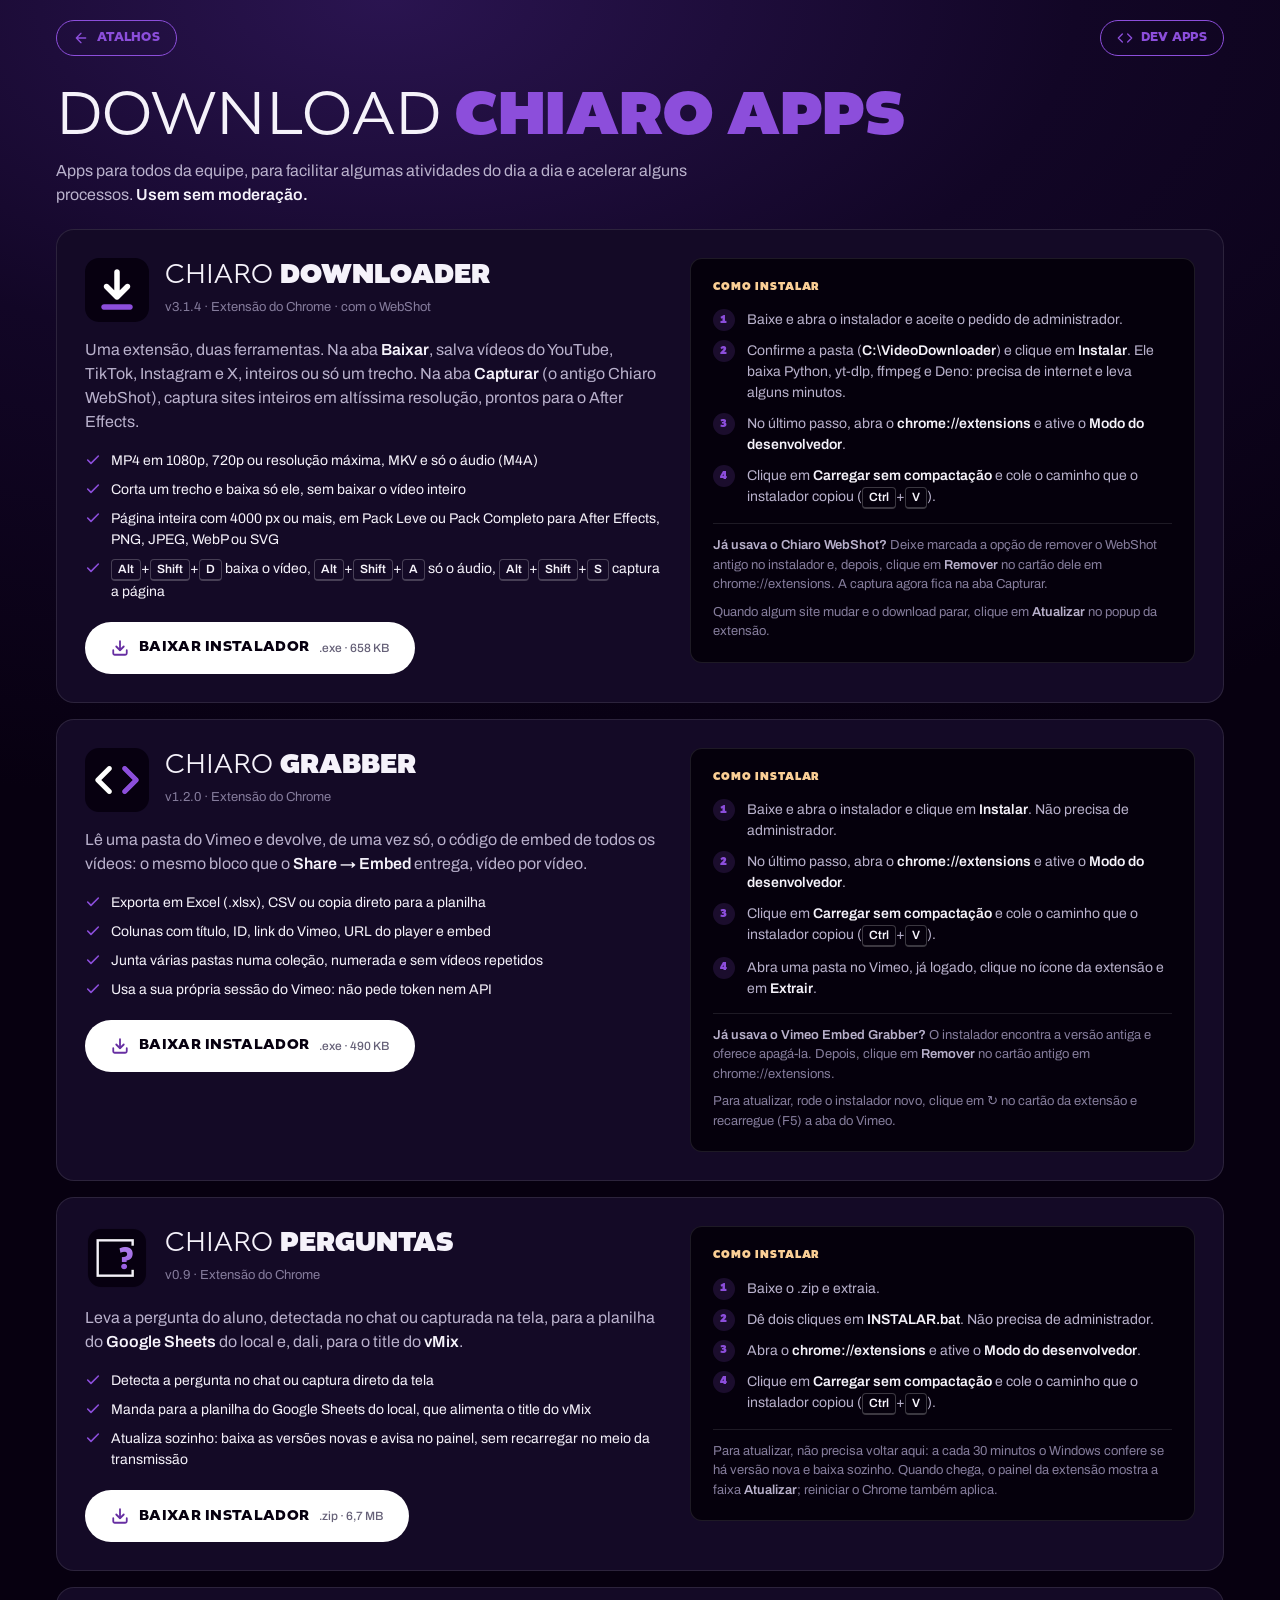
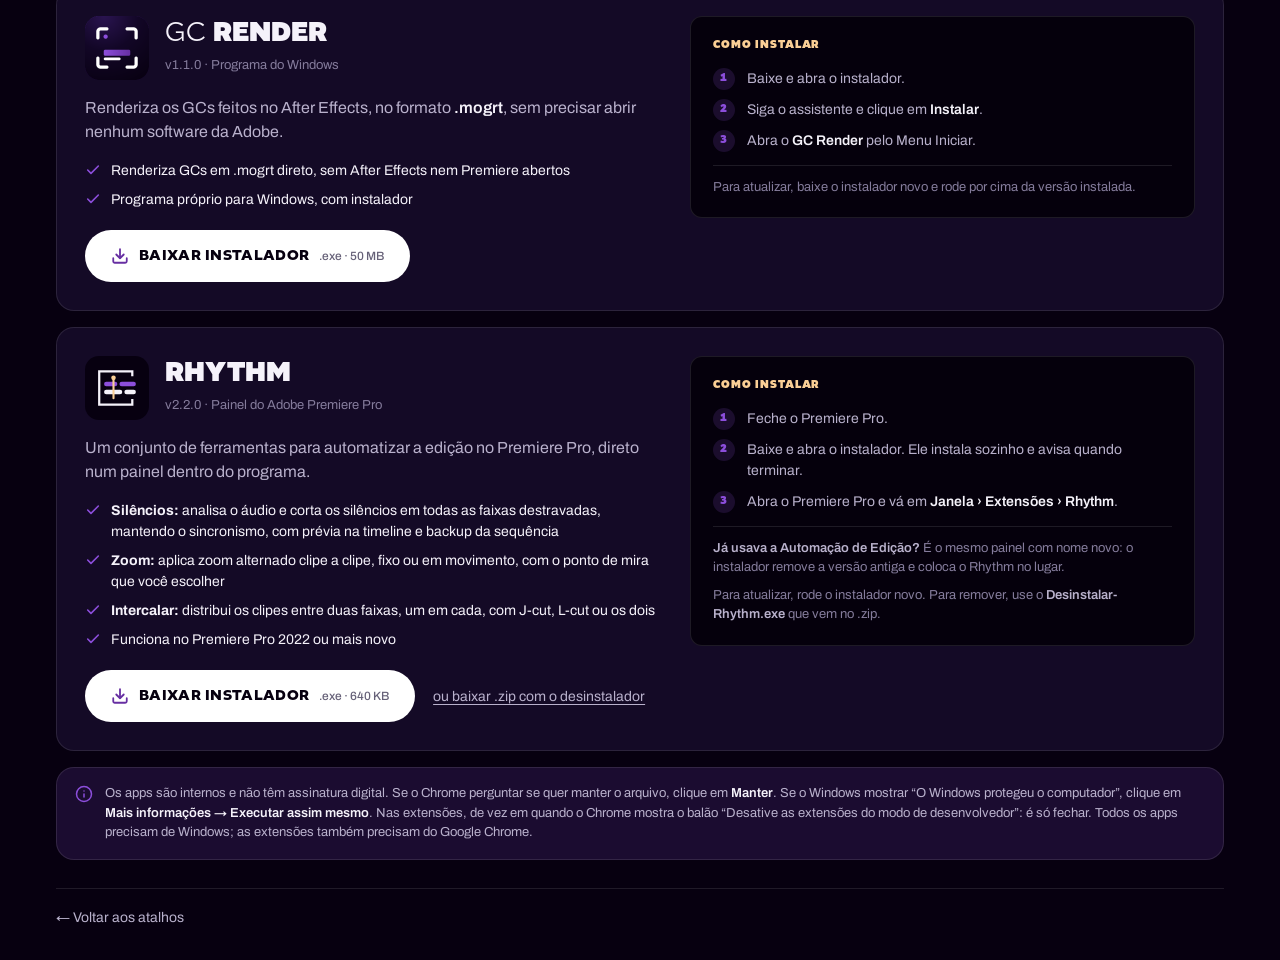
==== apps.html @ 33e51128 "Chiaro Downloader 3.1.4 na página de apps" ====
<!DOCTYPE html>
<html lang="pt-BR" data-theme="noite">
<head>
  <meta charset="UTF-8">
  <meta name="viewport" content="width=device-width, initial-scale=1">
  <title>Chiaro Apps · Audiovisual Pecege</title>
  <meta name="description" content="Apps para todos da equipe Audiovisual: Chiaro Downloader, Chiaro Grabber, Chiaro Perguntas, GC Render e Rhythm.">
  <meta name="theme-color" content="#070010">
  <meta name="robots" content="noindex, nofollow">
  <link rel="icon" type="image/png" sizes="32x32" href="assets/icone-32.png">
  <link rel="icon" type="image/png" sizes="192x192" href="assets/icone-192.png">
  <link rel="apple-touch-icon" href="assets/icone-180.png">
  <link rel="preload" href="fonts/Altivo-Black.otf" as="font" type="font/otf" crossorigin>
  <link rel="preload" href="fonts/Altivo-Light.otf" as="font" type="font/otf" crossorigin>
  <link rel="stylesheet" href="styles.css">
  <link rel="stylesheet" href="subpagina.css">
  <link rel="stylesheet" href="apps.css">
</head>
<body>

  <svg width="0" height="0" style="position:absolute" aria-hidden="true">
    <defs>
      <symbol id="i-back" viewBox="0 0 24 24"><path d="M19 12H5M12 19l-7-7 7-7"/></symbol>
      <symbol id="i-download" viewBox="0 0 24 24"><path d="M21 15v4a2 2 0 0 1-2 2H5a2 2 0 0 1-2-2v-4M7 10l5 5 5-5M12 15V3"/></symbol>
      <symbol id="i-check" viewBox="0 0 24 24"><path d="M20 6 9 17l-5-5"/></symbol>
      <symbol id="i-info" viewBox="0 0 24 24"><circle cx="12" cy="12" r="10"/><path d="M12 16v-4M12 8h.01"/></symbol>
      <symbol id="i-code" viewBox="0 0 24 24"><path d="m16 18 6-6-6-6M8 6l-6 6 6 6"/></symbol>
    </defs>
  </svg>

  <div class="wrap">
    <header class="topbar">
      <a href="index.html" class="back"><svg><use href="#i-back"/></svg>Atalhos</a>
      <!-- Única entrada para dev-apps.html: o link não aparece nos atalhos de index.html -->
      <a href="dev-apps.html" class="dev"><svg><use href="#i-code"/></svg>Dev Apps</a>
    </header>

    <section class="intro">
      <h1>Download <span>Chiaro Apps</span></h1>
      <p class="meta">Apps para todos da equipe, para facilitar algumas atividades do dia a dia e acelerar alguns processos. <b>Usem sem moderação.</b></p>
    </section>

    <!-- Um bloco por app, todos visíveis. Para adicionar um app: copie uma <section class="app"> -->
    <main class="apps">

      <section class="app" id="downloader" aria-label="Chiaro Downloader + WebShot">
        <div class="app-info">
          <header class="app-head">
            <img src="assets/apps/downloader.png" alt="" width="64" height="64">
            <div>
              <h2>Chiaro <strong>Downloader</strong></h2>
              <span class="versao">v3.1.4 · Extensão do Chrome · com o WebShot</span>
            </div>
          </header>
          <p class="app-desc">Uma extensão, duas ferramentas. Na aba <b>Baixar</b>, salva vídeos do YouTube, TikTok, Instagram e X, inteiros ou só um trecho. Na aba <b>Capturar</b> (o antigo Chiaro WebShot), captura sites inteiros em altíssima resolução, prontos para o After Effects.</p>
          <ul class="recursos">
            <li><svg><use href="#i-check"/></svg>MP4 em 1080p, 720p ou resolução máxima, MKV e só o áudio (M4A)</li>
            <li><svg><use href="#i-check"/></svg>Corta um trecho e baixa só ele, sem baixar o vídeo inteiro</li>
            <li><svg><use href="#i-check"/></svg>Página inteira com 4000 px ou mais, em Pack Leve ou Pack Completo para After Effects, PNG, JPEG, WebP ou SVG</li>
            <li><svg><use href="#i-check"/></svg><kbd>Alt</kbd>+<kbd>Shift</kbd>+<kbd>D</kbd> baixa o vídeo, <kbd>Alt</kbd>+<kbd>Shift</kbd>+<kbd>A</kbd> só o áudio, <kbd>Alt</kbd>+<kbd>Shift</kbd>+<kbd>S</kbd> captura a página</li>
          </ul>
          <div class="acoes">
            <!-- As versões saem nas Releases de audiovisualpecege/ChiaroDownloader -->
            <a class="baixar" href="https://github.com/audiovisualpecege/ChiaroDownloader/releases/download/v3.1.4/Chiaro-Downloader-Setup-3.1.4.exe">
              <svg><use href="#i-download"/></svg>Baixar instalador <small>.exe · 658 KB</small>
            </a>
          </div>
        </div>

        <div class="passos">
          <h3>Como instalar</h3>
          <ol>
            <li>Baixe e abra o instalador e aceite o pedido de administrador.</li>
            <li>Confirme a pasta (<b>C:\VideoDownloader</b>) e clique em <b>Instalar</b>. Ele baixa Python, yt-dlp, ffmpeg e Deno: precisa de internet e leva alguns minutos.</li>
            <li>No último passo, abra o <b>chrome://extensions</b> e ative o <b>Modo do desenvolvedor</b>.</li>
            <li>Clique em <b>Carregar sem compactação</b> e cole o caminho que o instalador copiou (<kbd>Ctrl</kbd>+<kbd>V</kbd>).</li>
          </ol>
          <p class="obs"><b>Já usava o Chiaro WebShot?</b> Deixe marcada a opção de remover o WebShot antigo no instalador e, depois, clique em <b>Remover</b> no cartão dele em chrome://extensions. A captura agora fica na aba Capturar.</p>
          <p class="obs">Quando algum site mudar e o download parar, clique em <b>Atualizar</b> no popup da extensão.</p>
        </div>
      </section>

      <section class="app" id="grabber" aria-label="Chiaro Grabber">
        <div class="app-info">
          <header class="app-head">
            <img src="assets/apps/grabber.png" alt="" width="64" height="64">
            <div>
              <h2>Chiaro <strong>Grabber</strong></h2>
              <span class="versao">v1.2.0 · Extensão do Chrome</span>
            </div>
          </header>
          <p class="app-desc">Lê uma pasta do Vimeo e devolve, de uma vez só, o código de embed de todos os vídeos: o mesmo bloco que o <b>Share → Embed</b> entrega, vídeo por vídeo.</p>
          <ul class="recursos">
            <li><svg><use href="#i-check"/></svg>Exporta em Excel (.xlsx), CSV ou copia direto para a planilha</li>
            <li><svg><use href="#i-check"/></svg>Colunas com título, ID, link do Vimeo, URL do player e embed</li>
            <li><svg><use href="#i-check"/></svg>Junta várias pastas numa coleção, numerada e sem vídeos repetidos</li>
            <li><svg><use href="#i-check"/></svg>Usa a sua própria sessão do Vimeo: não pede token nem API</li>
          </ul>
          <div class="acoes">
            <a class="baixar" href="downloads/Chiaro-Grabber-Setup-1.2.0.exe" download>
              <svg><use href="#i-download"/></svg>Baixar instalador <small>.exe · 490 KB</small>
            </a>
          </div>
        </div>

        <div class="passos">
          <h3>Como instalar</h3>
          <ol>
            <li>Baixe e abra o instalador e clique em <b>Instalar</b>. Não precisa de administrador.</li>
            <li>No último passo, abra o <b>chrome://extensions</b> e ative o <b>Modo do desenvolvedor</b>.</li>
            <li>Clique em <b>Carregar sem compactação</b> e cole o caminho que o instalador copiou (<kbd>Ctrl</kbd>+<kbd>V</kbd>).</li>
            <li>Abra uma pasta no Vimeo, já logado, clique no ícone da extensão e em <b>Extrair</b>.</li>
          </ol>
          <p class="obs"><b>Já usava o Vimeo Embed Grabber?</b> O instalador encontra a versão antiga e oferece apagá-la. Depois, clique em <b>Remover</b> no cartão antigo em chrome://extensions.</p>
          <p class="obs">Para atualizar, rode o instalador novo, clique em ↻ no cartão da extensão e recarregue (F5) a aba do Vimeo.</p>
        </div>
      </section>

      <section class="app" id="perguntas" aria-label="Chiaro Perguntas">
        <div class="app-info">
          <header class="app-head">
            <img src="assets/apps/perguntas.png" alt="" width="64" height="64">
            <div>
              <h2>Chiaro <strong>Perguntas</strong></h2>
              <span class="versao">v0.9 · Extensão do Chrome</span>
            </div>
          </header>
          <p class="app-desc">Leva a pergunta do aluno, detectada no chat ou capturada na tela, para a planilha do <b>Google Sheets</b> do local e, dali, para o title do <b>vMix</b>.</p>
          <ul class="recursos">
            <li><svg><use href="#i-check"/></svg>Detecta a pergunta no chat ou captura direto da tela</li>
            <li><svg><use href="#i-check"/></svg>Manda para a planilha do Google Sheets do local, que alimenta o title do vMix</li>
            <li><svg><use href="#i-check"/></svg>Atualiza sozinho: baixa as versões novas e avisa no painel, sem recarregar no meio da transmissão</li>
          </ul>
          <div class="acoes">
            <!-- As versões saem nas Releases de audiovisualpecege/ChiaroPerguntas -->
            <a class="baixar" href="https://github.com/audiovisualpecege/ChiaroPerguntas/releases/download/v0.9/Chiaro-Perguntas-V0.9.zip">
              <svg><use href="#i-download"/></svg>Baixar instalador <small>.zip · 6,7 MB</small>
            </a>
          </div>
        </div>

        <div class="passos">
          <h3>Como instalar</h3>
          <ol>
            <li>Baixe o .zip e extraia.</li>
            <li>Dê dois cliques em <b>INSTALAR.bat</b>. Não precisa de administrador.</li>
            <li>Abra o <b>chrome://extensions</b> e ative o <b>Modo do desenvolvedor</b>.</li>
            <li>Clique em <b>Carregar sem compactação</b> e cole o caminho que o instalador copiou (<kbd>Ctrl</kbd>+<kbd>V</kbd>).</li>
          </ol>
          <p class="obs">Para atualizar, não precisa voltar aqui: a cada 30 minutos o Windows confere se há versão nova e baixa sozinho. Quando chega, o painel da extensão mostra a faixa <b>Atualizar</b>; reiniciar o Chrome também aplica.</p>
        </div>
      </section>

      <section class="app" id="gc-render" aria-label="GC Render">
        <div class="app-info">
          <header class="app-head">
            <img src="assets/apps/gc-render.png" alt="" width="64" height="64">
            <div>
              <h2>GC <strong>Render</strong></h2>
              <span class="versao">v1.1.0 · Programa do Windows</span>
            </div>
          </header>
          <p class="app-desc">Renderiza os GCs feitos no After Effects, no formato <b>.mogrt</b>, sem precisar abrir nenhum software da Adobe.</p>
          <ul class="recursos">
            <li><svg><use href="#i-check"/></svg>Renderiza GCs em .mogrt direto, sem After Effects nem Premiere abertos</li>
            <li><svg><use href="#i-check"/></svg>Programa próprio para Windows, com instalador</li>
          </ul>
          <div class="acoes">
            <!-- 50 MB: maior que o limite de upload pelo site do GitHub (25 MB). As versões saem nas Releases de thalescmedieros/gc-render-releases -->
            <a class="baixar" href="https://github.com/thalescmedieros/gc-render-releases/releases/download/v1.1.0/GC.Render.Setup.1.1.0.exe">
              <svg><use href="#i-download"/></svg>Baixar instalador <small>.exe · 50 MB</small>
            </a>
          </div>
        </div>

        <div class="passos">
          <h3>Como instalar</h3>
          <ol>
            <li>Baixe e abra o instalador.</li>
            <li>Siga o assistente e clique em <b>Instalar</b>.</li>
            <li>Abra o <b>GC Render</b> pelo Menu Iniciar.</li>
          </ol>
          <p class="obs">Para atualizar, baixe o instalador novo e rode por cima da versão instalada.</p>
        </div>
      </section>

      <section class="app" id="rhythm" aria-label="Rhythm">
        <div class="app-info">
          <header class="app-head">
            <img src="assets/apps/rhythm.svg" alt="" width="64" height="64">
            <div>
              <h2><strong>Rhythm</strong></h2>
              <span class="versao">v2.2.0 · Painel do Adobe Premiere Pro</span>
            </div>
          </header>
          <p class="app-desc">Um conjunto de ferramentas para automatizar a edição no Premiere Pro, direto num painel dentro do programa.</p>
          <ul class="recursos">
            <li><svg><use href="#i-check"/></svg><b>Silêncios:</b> analisa o áudio e corta os silêncios em todas as faixas destravadas, mantendo o sincronismo, com prévia na timeline e backup da sequência</li>
            <li><svg><use href="#i-check"/></svg><b>Zoom:</b> aplica zoom alternado clipe a clipe, fixo ou em movimento, com o ponto de mira que você escolher</li>
            <li><svg><use href="#i-check"/></svg><b>Intercalar:</b> distribui os clipes entre duas faixas, um em cada, com J-cut, L-cut ou os dois</li>
            <li><svg><use href="#i-check"/></svg>Funciona no Premiere Pro 2022 ou mais novo</li>
          </ul>
          <div class="acoes">
            <a class="baixar" href="downloads/Instalar-Rhythm-2.2.0.exe" download>
              <svg><use href="#i-download"/></svg>Baixar instalador <small>.exe · 640 KB</small>
            </a>
            <a class="alt" href="downloads/Rhythm-2.2.0.zip" download>ou baixar .zip com o desinstalador</a>
          </div>
        </div>

        <div class="passos">
          <h3>Como instalar</h3>
          <ol>
            <li>Feche o Premiere Pro.</li>
            <li>Baixe e abra o instalador. Ele instala sozinho e avisa quando terminar.</li>
            <li>Abra o Premiere Pro e vá em <b>Janela › Extensões › Rhythm</b>.</li>
          </ol>
          <p class="obs"><b>Já usava a Automação de Edição?</b> É o mesmo painel com nome novo: o instalador remove a versão antiga e coloca o Rhythm no lugar.</p>
          <p class="obs">Para atualizar, rode o instalador novo. Para remover, use o <b>Desinstalar-Rhythm.exe</b> que vem no .zip.</p>
        </div>
      </section>
    </main>

    <aside class="aviso">
      <svg><use href="#i-info"/></svg>
      <p>Os apps são internos e não têm assinatura digital. Se o Chrome perguntar se quer manter o arquivo, clique em <b>Manter</b>. Se o Windows mostrar “O Windows protegeu o computador”, clique em <b>Mais informações → Executar assim mesmo</b>. Nas extensões, de vez em quando o Chrome mostra o balão “Desative as extensões do modo de desenvolvedor”: é só fechar. Todos os apps precisam de Windows; as extensões também precisam do Google Chrome.</p>
    </aside>

    <footer class="rodape">
      <a href="index.html">← Voltar aos atalhos</a>
    </footer>
  </div>
</body>
</html>
---- styles.css ----
/* ===== Design System Chiaro Filmes (tema Noite) ===== */
@import "tokens/fonts.css";
@import "tokens/colors.css";
@import "tokens/typography.css";
@import "tokens/spacing.css";

:root { color-scheme: dark; }

*, *::before, *::after { box-sizing: border-box; }

body {
  margin: 0;
  min-height: 100vh;
  background: var(--chiaro-noite) var(--gradient-noite) no-repeat;
  background-size: 100% 100vh;
  color: var(--text-primary);
  font-family: var(--font-body);
  line-height: var(--leading-normal);
  -webkit-font-smoothing: antialiased;
}

a { color: inherit; text-decoration: none; }
img { display: block; }
svg { width: 1em; height: 1em; fill: none; stroke: currentColor; stroke-width: 2; stroke-linecap: round; stroke-linejoin: round; flex-shrink: 0; }
:focus-visible { outline: none; box-shadow: var(--focus-ring); }
::selection { background: var(--chiaro-lavanda); color: #fff; }
[hidden] { display: none !important; }

/* ===== Menu das outras páginas ===== */
.menu-paginas {
  display: flex; justify-content: center; gap: 8px;
  max-width: 560px; margin: 0 auto;
  padding: 14px 16px 0;
}
.menu-paginas a {
  display: inline-flex; align-items: center; gap: 8px;
  height: 36px; padding: 0 16px;
  border-radius: var(--radius-pill);
  border: 1.5px solid var(--border-subtle);
  color: var(--text-primary);
  font-family: var(--font-display);
  font-size: 12px; font-weight: var(--weight-bold);
  letter-spacing: .03em; text-transform: uppercase;
  white-space: nowrap;
  transition: background var(--dur-fast) var(--ease-cine), border-color var(--dur-fast) var(--ease-cine), transform var(--dur-fast) var(--ease-cine);
}
.menu-paginas svg { font-size: 15px; color: var(--text-brand); }
.menu-paginas a:hover { background: var(--accent-soft); border-color: var(--border-brand); }
.menu-paginas a:active { transform: scale(.98); }

/* ===== Página ===== */
.page {
  width: 100%;
  max-width: 560px;
  margin: 0 auto;
  padding: 28px 16px 96px; /* espaço embaixo para o botão flutuante */
}

/* ===== Perfil ===== */
.profile { text-align: center; margin-bottom: 22px; }
.avatar {
  display: block;
  width: 68px; height: 68px;
  margin: 0 auto 14px;
  border-radius: 50%;
  object-fit: cover;
  background: var(--surface-card);
  border: 2px solid var(--chiaro-lavanda);
  box-shadow: 0 0 0 4px var(--accent-soft);
}
/* Título em dois pesos: genérico em Light + nome próprio em Black */
.profile h1 {
  margin: 0;
  font-family: var(--font-display);
  font-size: clamp(30px, 6vw, 44px);
  font-weight: var(--type-title-light);
  line-height: var(--leading-tight);
  letter-spacing: -.005em;
  text-transform: uppercase;
}
.profile h1 span { font-weight: var(--type-title-bold); color: var(--chiaro-lavanda); }
.profile p {
  margin: 10px auto 0;
  max-width: 520px;
  font-size: 15px;
  color: var(--text-secondary);
}

.socials { list-style: none; margin: 14px 0 0; padding: 0; display: flex; justify-content: center; gap: 10px; }
.socials a {
  width: 38px; height: 38px;
  display: grid; place-items: center;
  border-radius: var(--radius-pill);
  border: 1.5px solid var(--border-strong);
  color: var(--text-primary);
  font-size: 17px;
  transition: background var(--dur-fast) var(--ease-cine), border-color var(--dur-fast) var(--ease-cine), color var(--dur-fast) var(--ease-cine);
}
.socials a:hover { background: var(--accent-soft); border-color: var(--border-brand); color: var(--chiaro-lavanda); }
.socials a:active { transform: scale(.98); }

/* ===== Busca de atalhos ===== */
.busca-links {
  display: flex; align-items: center; gap: 10px;
  max-width: 440px; height: 44px;
  margin: 0 auto 22px; padding: 0 14px;
  background: var(--surface-card);
  border: 1.5px solid var(--border-strong);
  border-radius: var(--radius-pill);
  color: var(--text-muted); font-size: 17px;
  transition: border-color var(--dur-fast) var(--ease-cine), box-shadow var(--dur-fast) var(--ease-cine);
}
.busca-links:focus-within { border-color: var(--accent); box-shadow: var(--focus-ring); color: var(--text-brand); }
.busca-links input { flex: 1; min-width: 0; background: none; border: 0; outline: 0; color: var(--text-primary); font: 400 15px var(--font-body); }
.busca-links input::placeholder { color: var(--text-muted); }
.busca-links input::-webkit-search-cancel-button { filter: invert(1) opacity(.5); }
.busca-links kbd { font: 600 11px/1 var(--font-body); padding: 4px 7px; border: 1px solid var(--border-strong); border-radius: var(--radius-xs); }
@media (hover: none) { .busca-links kbd { display: none; } }
.vazio-links { margin: 8px 0 0; text-align: center; color: var(--text-secondary); font-size: 14px; }

/* ===== Colunas e grupos ===== */
.columns { display: grid; gap: 22px; }
/* Overline: Altivo Black pequeno */
.group h2 {
  margin: 0 0 10px 4px;
  font-family: var(--font-display);
  font-size: var(--text-overline);
  font-weight: var(--type-overline);
  letter-spacing: var(--tracking-wide);
  text-transform: uppercase;
  color: var(--chiaro-pessego);
}
.links { display: grid; grid-template-columns: 1fr; gap: 8px; }

.link {
  position: relative;
  display: flex;
  align-items: center;
  gap: 12px;
  min-height: 50px;
  padding: 9px 44px 9px 16px;
  border-radius: var(--radius-card);
  background: var(--surface-card);
  border: 1px solid var(--border-subtle);
  font-size: 15px;
  font-weight: 500;
  line-height: 1.3;
  transition: transform var(--dur-base) var(--ease-cine), background var(--dur-base) var(--ease-cine), border-color var(--dur-base) var(--ease-cine), box-shadow var(--dur-base) var(--ease-cine);
}
.link .icon { font-size: 20px; color: var(--text-brand); }
.link:hover, .link:focus-visible {
  transform: translateY(-2px);
  background: var(--surface-raised);
  border-color: var(--border-brand);
}
.link:active { transform: scale(.98); }

.arrow {
  position: absolute;
  right: 16px;
  top: 50%;
  margin-top: -8px;
  font-size: 16px;
  color: var(--text-muted);
  transition: color var(--dur-base) var(--ease-cine), transform var(--dur-base) var(--ease-cine);
}
.link:hover .arrow, .link:focus-visible .arrow { color: var(--text-primary); transform: translate(2px, -2px); }

/* ===== Cronograma semanal: o maior botão, sempre primeiro ===== */
.destaque { margin-bottom: 16px; }
.featured {
  min-height: 76px;
  padding: 8px 52px 8px 8px;
  gap: 16px;
  background: var(--gradient-chiaro);
  /* O gradiente cobre também a borda: sem isso ele se repete por baixo da borda
     transparente e aparece uma faixa clara na lateral direita */
  background-origin: border-box;
  border-color: transparent;
  color: #fff;
}
.featured img { width: 60px; height: 60px; border-radius: var(--radius-md); object-fit: cover; }
.featured-text { display: flex; flex-direction: column; gap: 4px; line-height: 1.1; }
.featured-title { font-family: var(--font-display); font-size: clamp(18px, 4.5vw, 22px); font-weight: var(--weight-black); letter-spacing: .01em; text-transform: uppercase; }
.featured-sub { font-size: 13px; color: rgba(255, 255, 255, .8); }
.featured .arrow { right: 20px; margin-top: -10px; font-size: 20px; color: rgba(255, 255, 255, .75); }
.featured:hover, .featured:focus-visible {
  background: var(--gradient-chiaro);
  background-origin: border-box;
  border-color: transparent;
  box-shadow: var(--shadow-glow);
  filter: brightness(1.08);
}
.featured:hover .arrow { color: #fff; }

/* ===== Plataformas Pecege: botão flutuante + menu ===== */
.plataformas { position: fixed; right: 20px; bottom: 20px; z-index: 30; }
.plataformas-botao {
  display: inline-flex; align-items: center; gap: 10px;
  height: 50px; padding: 0 18px 0 14px;
  border-radius: var(--radius-pill);
  border: 1.5px solid var(--border-strong);
  background: var(--surface-raised);
  color: var(--text-primary);
  box-shadow: var(--shadow-lg);
  font-family: var(--font-display);
  font-size: 13px; font-weight: var(--weight-bold);
  letter-spacing: .03em; text-transform: uppercase;
  cursor: pointer;
  transition: border-color var(--dur-fast) var(--ease-cine), background var(--dur-fast) var(--ease-cine), transform var(--dur-fast) var(--ease-cine);
}
.plataformas-botao:hover, .plataformas-botao[aria-expanded="true"] { border-color: var(--border-brand); background: #261845; }
.plataformas-botao:active { transform: scale(.98); }
.pecege-simbolo { width: 24px; height: 21px; object-fit: contain; }
.plataformas-botao .chevron { font-size: 16px; color: var(--text-muted); transition: transform var(--dur-base) var(--ease-cine); }
.plataformas-botao[aria-expanded="false"] .chevron { transform: rotate(180deg); }

.plataformas-menu {
  position: absolute; right: 0; bottom: 60px;
  min-width: 240px;
  padding: 6px;
  display: grid; gap: 2px;
  border-radius: var(--radius-lg);
  border: 1px solid var(--border-strong);
  background: var(--surface-raised);
  box-shadow: var(--shadow-lg);
  animation: menu-in var(--dur-base) var(--ease-cine);
}
.plataformas-menu a {
  display: flex; align-items: center; gap: 12px;
  height: 46px; padding: 0 14px;
  border-radius: var(--radius-md);
  font-size: 15px; font-weight: 500;
  transition: background var(--dur-fast) var(--ease-cine);
}
.plataformas-menu a > svg:first-child { font-size: 19px; color: var(--text-brand); }
.plataformas-menu a span { margin-right: auto; }
.plataformas-menu .arrow-mini { font-size: 14px; color: var(--text-muted); }
.plataformas-menu a:hover, .plataformas-menu a:focus-visible { background: var(--accent-soft); }
@keyframes menu-in { from { opacity: 0; transform: translateY(6px); } }

/* ===== Rodapé ===== */
.footer { display: flex; justify-content: center; margin-top: 28px; }
.footer a { opacity: .55; transition: opacity var(--dur-base) var(--ease-cine); }
.footer a:hover { opacity: 1; }
.footer img { width: 88px; height: auto; }

/* ===== Entrada: fade cinematográfico ===== */
@media (prefers-reduced-motion: no-preference) {
  .profile, .destaque, .busca-links, .group { animation: reveal var(--dur-scene) var(--ease-cine) both; }
  .destaque { animation-delay: .05s; }
  .busca-links { animation-delay: .1s; }
  .group:nth-child(1) { animation-delay: .15s; }
  .group:nth-child(2) { animation-delay: .22s; }
}
@keyframes reveal { from { opacity: 0; transform: translateY(10px); } }

/* ===== Celular: menu de páginas em três blocos iguais ===== */
@media (max-width: 559px) {
  .menu-paginas { gap: 6px; }
  .menu-paginas a {
    flex: 1; flex-direction: column; justify-content: center; gap: 4px;
    height: auto; padding: 8px 4px;
    border-radius: var(--radius-md);
    font-family: var(--font-body); font-size: 12px; font-weight: 600;
    letter-spacing: 0; text-transform: none;
  }
  .menu-paginas svg { font-size: 18px; }
  .plataformas { right: 16px; bottom: 16px; }
}

/* ===== Desktop: Audiovisual | Estúdios ===== */
@media (min-width: 860px) {
  .menu-paginas { max-width: 1180px; padding-top: 16px; }
  .page { max-width: 1180px; padding-top: 20px; }
  .avatar { width: 60px; height: 60px; margin-bottom: 12px; }
  .profile { margin-bottom: 18px; }
  .profile p { margin-top: 6px; }
  .socials { margin-top: 10px; }
  .socials a { width: 36px; height: 36px; font-size: 16px; }
  .destaque { max-width: 760px; margin-left: auto; margin-right: auto; }
  .busca-links { margin-bottom: 18px; }
  .links { gap: 6px; }
  .link { min-height: 46px; padding-top: 7px; padding-bottom: 7px; }
  .featured { min-height: 76px; padding-top: 8px; padding-bottom: 8px; }
  .columns { grid-template-columns: 1fr 2fr; gap: 24px; align-items: start; }
}
/* Estúdios em duas sub-colunas; a ordem segue de cima para baixo, depois a coluna da direita */
@media (min-width: 1024px) {
  .group-estudios .links { display: block; columns: 2; column-gap: 6px; }
  .group-estudios .link { break-inside: avoid; margin-bottom: 6px; }
}
---- subpagina.css ----
/* Base das páginas internas (Mapa da Equipe, Chiaro Apps) — usa os tokens de styles.css */
[hidden] { display: none !important; }

.wrap { width: 100%; max-width: 1200px; margin: 0 auto; padding: 20px 16px 32px; }
.wrap-estreito { max-width: 640px; }

/* ===== Topo: botões secundários em pílula ===== */
.topbar { display: flex; align-items: center; justify-content: space-between; gap: 12px; }
.back, .miro, .dev {
  display: inline-flex; align-items: center; gap: 8px;
  height: 36px; padding: 0 16px;
  border-radius: var(--radius-pill);
  border: 1.5px solid var(--border-brand);
  color: var(--text-brand);
  font-family: var(--font-display);
  font-size: 13px; font-weight: var(--weight-bold);
  letter-spacing: .02em; text-transform: uppercase;
  transition: background var(--dur-fast) var(--ease-cine), transform var(--dur-fast) var(--ease-cine);
}
.back svg, .miro svg, .dev svg { font-size: 16px; }
.back:hover, .miro:hover, .dev:hover { background: var(--accent-soft); }
.back:active, .miro:active, .dev:active { transform: scale(.98); }

/* ===== Título: Light + Black ===== */
.intro { margin: 32px 0 22px; }
.intro h1 {
  margin: 0;
  font-family: var(--font-display);
  font-size: clamp(34px, 6vw, 64px);
  font-weight: var(--type-title-light);
  line-height: var(--leading-tight);
  letter-spacing: -.005em;
  text-transform: uppercase;
}
.intro h1 span { font-weight: var(--type-title-bold); color: var(--chiaro-lavanda); }
.meta { margin: 12px 0 0; color: var(--text-secondary); font-size: 15px; }
.meta b { color: var(--text-primary); font-weight: 600; }

/* ===== Rodapé ===== */
.rodape { margin-top: 28px; padding-top: 18px; border-top: 1px solid var(--border-subtle); font-size: 14px; }
.rodape a { color: var(--text-secondary); }
.rodape a:hover { color: var(--accent-hover); text-decoration: underline; text-underline-offset: 3px; }
---- apps.css ----
/* Download Chiaro Apps — usa os tokens de styles.css e a base de subpagina.css */
.intro .meta { max-width: 640px; font-size: 16px; line-height: var(--leading-normal); }

/* ===== Apps: um bloco por app, todos visíveis ===== */
.apps { display: grid; gap: 16px; }
.app { scroll-margin-top: 16px; } /* links antigos com #downloader / #grabber param com folga */

.app {
  display: grid;
  grid-template-columns: minmax(0, 1.15fr) minmax(0, 1fr);
  gap: 24px;
  padding: 28px;
  border-radius: var(--radius-card);
  background: var(--surface-card);
  border: 1px solid var(--border-subtle);
}
.app-info { display: flex; flex-direction: column; gap: 16px; }

.app-head { display: flex; align-items: center; gap: 16px; }
.app-head img { width: 64px; height: 64px; object-fit: contain; }
.app h2 {
  margin: 0 0 4px;
  font-family: var(--font-display);
  font-size: 28px;
  font-weight: var(--type-title-light);
  line-height: 1;
  text-transform: uppercase;
}
.app h2 strong { font-weight: var(--type-title-bold); }
.versao { font-size: 13px; color: var(--text-muted); }

.app-desc { margin: 0; font-size: 16px; color: var(--text-secondary); line-height: var(--leading-normal); }
.app-desc b { color: var(--text-primary); font-weight: 600; }

.recursos { list-style: none; margin: 0; padding: 0; display: grid; gap: 8px; font-size: 14px; }
.recursos li { position: relative; padding-left: 26px; }
.recursos svg { position: absolute; left: 0; top: 2px; font-size: 16px; color: var(--text-brand); stroke-width: 2.4; }

kbd {
  display: inline-block;
  padding: 1px 6px;
  border: 1px solid var(--border-strong);
  border-bottom-width: 2px;
  border-radius: var(--radius-xs);
  font: 600 12px/1.4 var(--font-body);
  color: var(--text-primary);
}

/* Botão de download: Button variant "light" (branco, pílula) */
.acoes { display: flex; flex-wrap: wrap; align-items: center; gap: 8px 18px; margin-top: 4px; }
.baixar {
  display: inline-flex; align-items: center; gap: 10px;
  height: 52px; padding: 0 26px;
  border-radius: var(--radius-pill);
  background: #fff;
  color: var(--chiaro-noite);
  font-family: var(--font-display);
  font-size: 15px; font-weight: var(--weight-bold);
  letter-spacing: .02em; text-transform: uppercase;
  transition: background var(--dur-fast) var(--ease-cine), transform var(--dur-fast) var(--ease-cine);
}
.baixar svg { font-size: 18px; stroke-width: 2.4; color: var(--chiaro-violeta); }
.baixar small { font-family: var(--font-body); font-size: 12px; font-weight: 500; letter-spacing: 0; text-transform: none; color: var(--neutral-500); }
.baixar:hover { background: var(--chiaro-areia); }
.baixar:active { transform: scale(.98); }
.alt { font-size: 14px; color: var(--text-secondary); text-decoration: underline; text-underline-offset: 3px; }
.alt:hover { color: var(--text-brand); }

/* Passo a passo */
.passos {
  align-self: start;
  padding: 20px 22px;
  border-radius: var(--radius-md);
  background: var(--surface-sunken);
  border: 1px solid var(--border-subtle);
}
.passos h3 { margin: 0 0 14px; font-family: var(--font-display); font-size: var(--text-overline); font-weight: var(--weight-black); letter-spacing: var(--tracking-wide); text-transform: uppercase; color: var(--chiaro-pessego); }
.passos ol { margin: 0; padding: 0; list-style: none; counter-reset: passo; display: grid; gap: 10px; font-size: 14px; color: var(--text-secondary); }
.passos li { position: relative; padding-left: 34px; counter-increment: passo; line-height: var(--leading-normal); }
.passos li::before {
  content: counter(passo);
  position: absolute; left: 0; top: 0;
  width: 22px; height: 22px;
  display: grid; place-items: center;
  border-radius: 50%;
  background: var(--accent-soft);
  color: var(--text-brand);
  font: var(--weight-black) 11px/1 var(--font-display);
}
.passos b { color: var(--text-primary); font-weight: 600; }
.obs { margin: 14px 0 0; padding-top: 12px; border-top: 1px solid var(--border-subtle); font-size: 13px; color: var(--text-muted); }
.obs + .obs { margin-top: 8px; padding-top: 0; border-top: 0; }
.obs b { color: var(--text-secondary); font-weight: 600; }

/* Aviso */
.aviso {
  display: flex; gap: 12px; align-items: flex-start;
  margin-top: 16px;
  padding: 16px 18px;
  border-radius: var(--radius-card);
  background: var(--accent-soft);
  border: 1px solid var(--border-subtle);
  font-size: 13px; color: var(--text-secondary);
}
.aviso svg { margin-top: 1px; font-size: 18px; color: var(--text-brand); }
.aviso p { margin: 0; line-height: var(--leading-normal); }
.aviso b { color: var(--text-primary); font-weight: 600; }

@media (max-width: 860px) {
  .app { grid-template-columns: 1fr; padding: 20px; }
}
@media (max-width: 560px) {
  .app h2 { font-size: 22px; }
  .app-head img { width: 56px; height: 56px; }
  .passos { padding: 16px; }
}
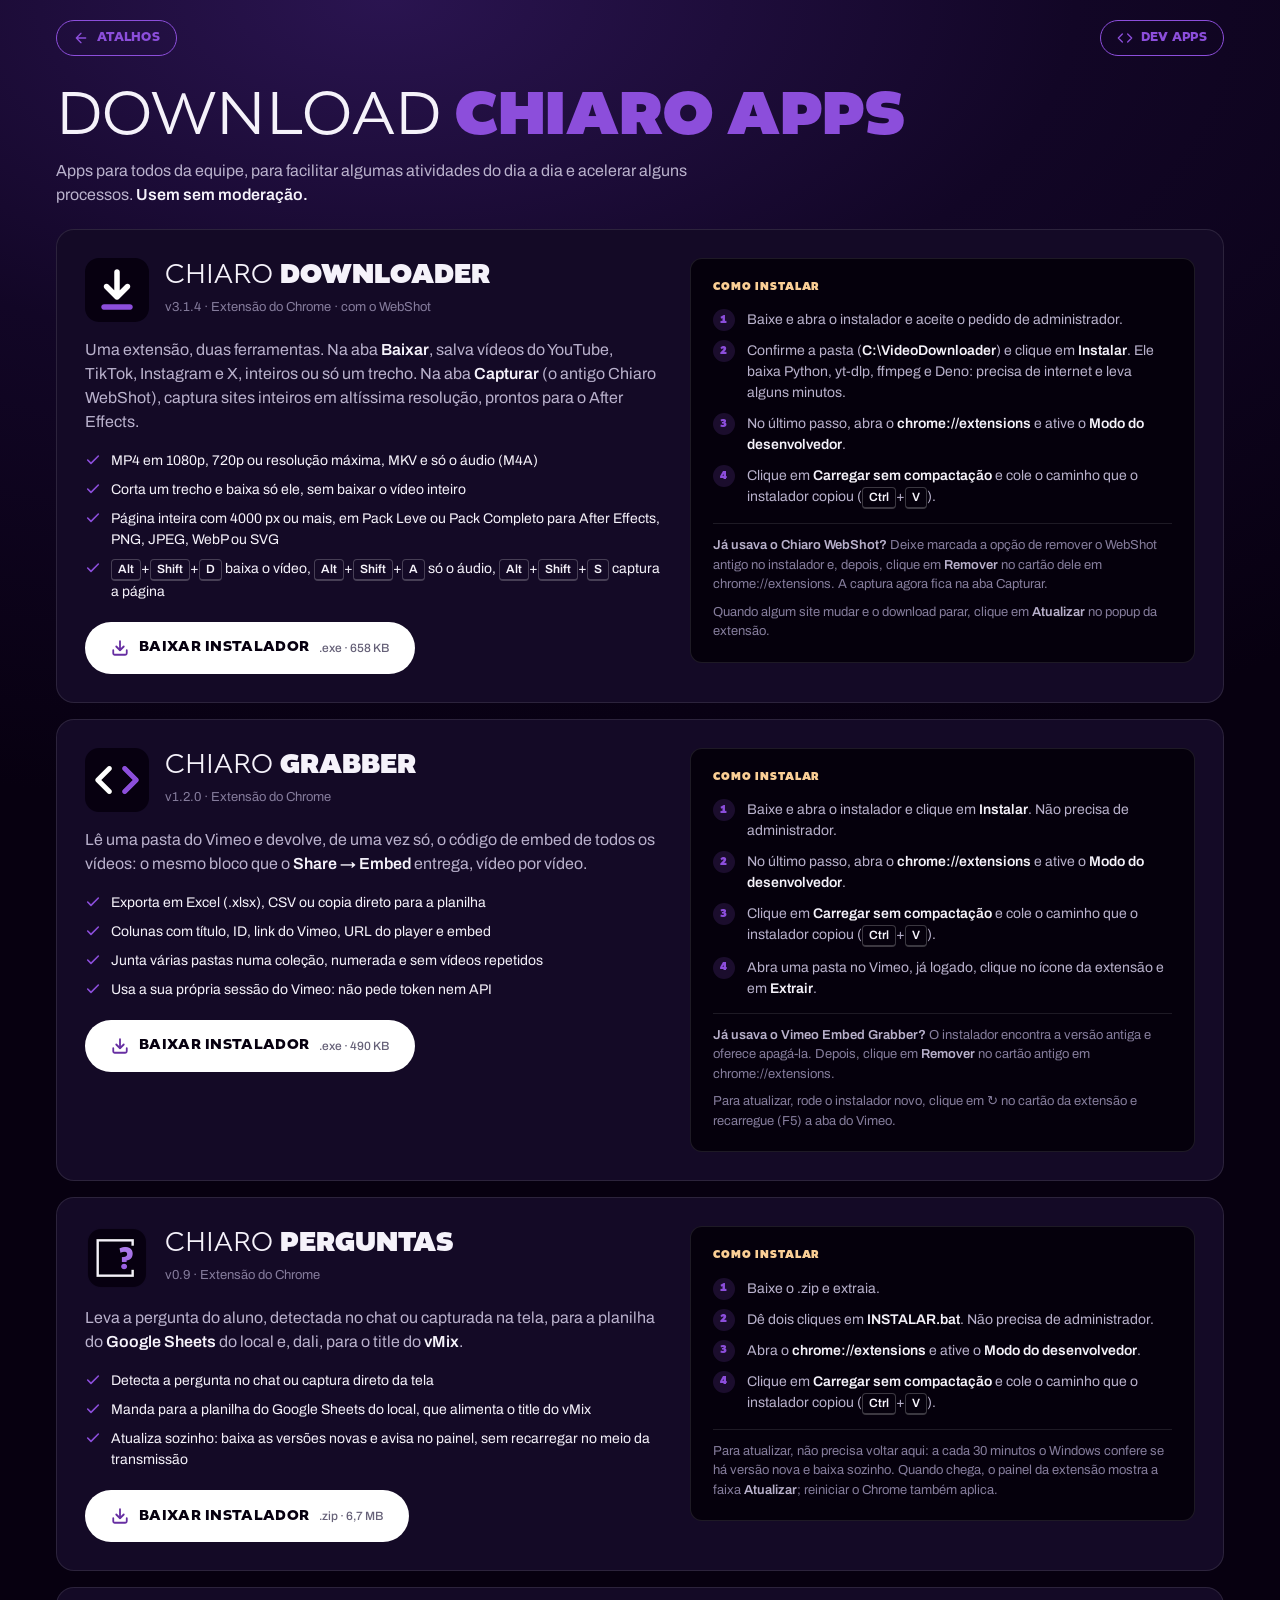
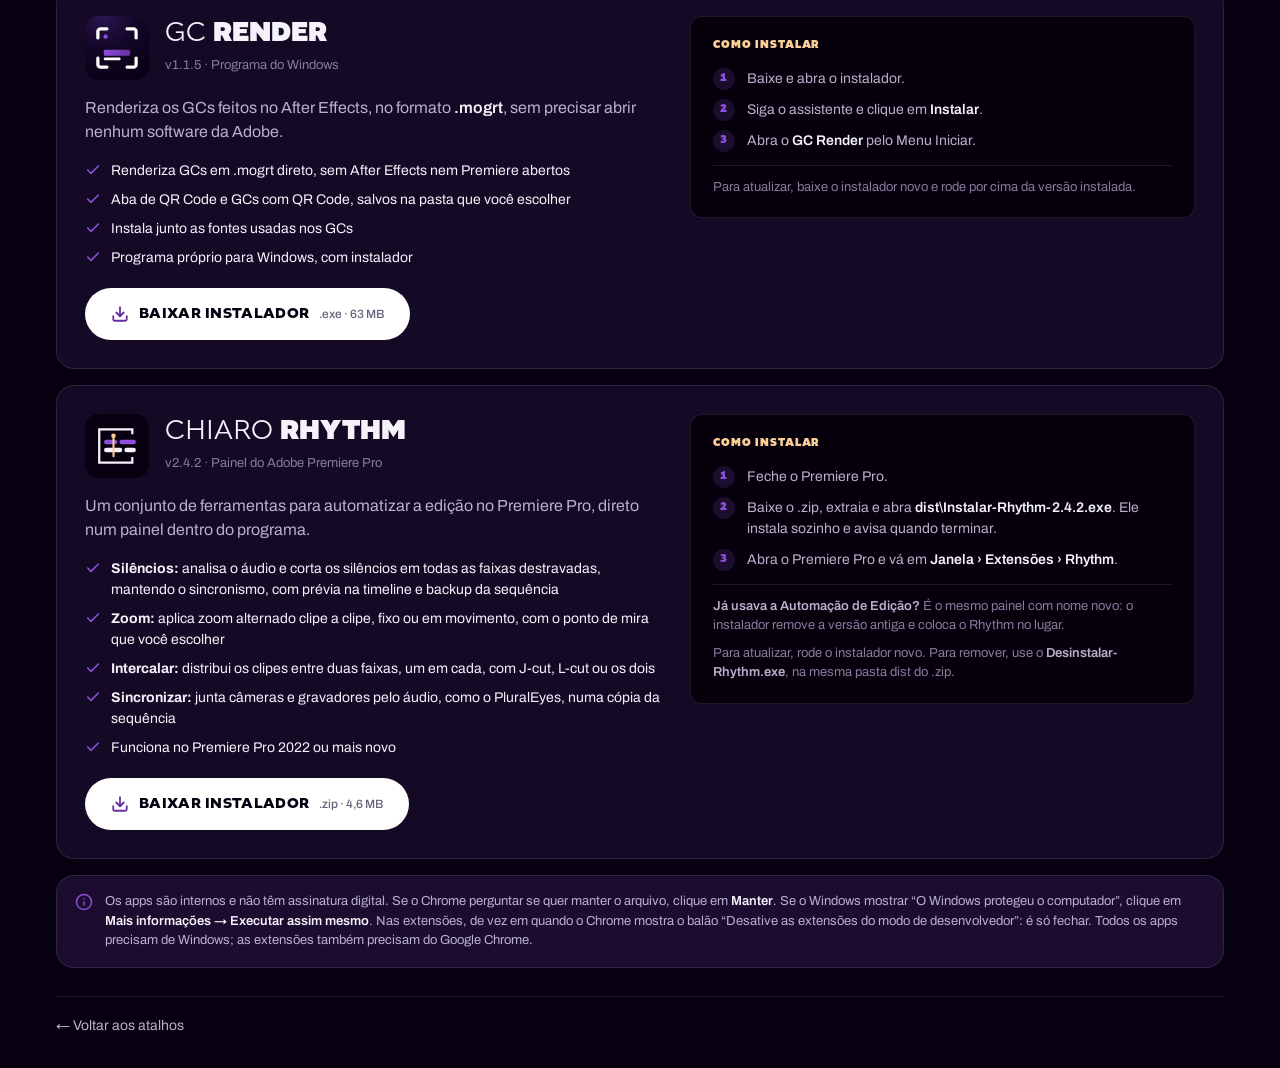
==== commit fc445bed: "Apps: Chiaro Rhythm 2.4.2, GC Render 1.1.5 e Kurama 1.37.1" ====
--- a/apps.html
+++ b/apps.html
@@ -4,7 +4,7 @@
   <meta charset="UTF-8">
   <meta name="viewport" content="width=device-width, initial-scale=1">
   <title>Chiaro Apps · Audiovisual Pecege</title>
-  <meta name="description" content="Apps para todos da equipe Audiovisual: Chiaro Downloader, Chiaro Grabber, Chiaro Perguntas, GC Render e Rhythm.">
+  <meta name="description" content="Apps para todos da equipe Audiovisual: Chiaro Downloader, Chiaro Grabber, Chiaro Perguntas, GC Render e Chiaro Rhythm.">
   <meta name="theme-color" content="#070010">
   <meta name="robots" content="noindex, nofollow">
   <link rel="icon" type="image/png" sizes="32x32" href="assets/icone-32.png">
@@ -157,18 +157,20 @@
             <img src="assets/apps/gc-render.png" alt="" width="64" height="64">
             <div>
               <h2>GC <strong>Render</strong></h2>
-              <span class="versao">v1.1.0 · Programa do Windows</span>
+              <span class="versao">v1.1.5 · Programa do Windows</span>
             </div>
           </header>
           <p class="app-desc">Renderiza os GCs feitos no After Effects, no formato <b>.mogrt</b>, sem precisar abrir nenhum software da Adobe.</p>
           <ul class="recursos">
             <li><svg><use href="#i-check"/></svg>Renderiza GCs em .mogrt direto, sem After Effects nem Premiere abertos</li>
+            <li><svg><use href="#i-check"/></svg>Aba de QR Code e GCs com QR Code, salvos na pasta que você escolher</li>
+            <li><svg><use href="#i-check"/></svg>Instala junto as fontes usadas nos GCs</li>
             <li><svg><use href="#i-check"/></svg>Programa próprio para Windows, com instalador</li>
           </ul>
           <div class="acoes">
-            <!-- 50 MB: maior que o limite de upload pelo site do GitHub (25 MB). As versões saem nas Releases de thalescmedieros/gc-render-releases -->
-            <a class="baixar" href="https://github.com/thalescmedieros/gc-render-releases/releases/download/v1.1.0/GC.Render.Setup.1.1.0.exe">
-              <svg><use href="#i-download"/></svg>Baixar instalador <small>.exe · 50 MB</small>
+            <!-- 63 MB: maior que o limite de upload pelo site do GitHub (25 MB). As versões saem nas Releases de thalescmedieros/gc-render-releases -->
+            <a class="baixar" href="https://github.com/thalescmedieros/gc-render-releases/releases/download/v1.1.5/GC.Render.Setup.1.1.5.exe">
+              <svg><use href="#i-download"/></svg>Baixar instalador <small>.exe · 63 MB</small>
             </a>
           </div>
         </div>
@@ -184,13 +186,13 @@
         </div>
       </section>
 
-      <section class="app" id="rhythm" aria-label="Rhythm">
+      <section class="app" id="rhythm" aria-label="Chiaro Rhythm">
         <div class="app-info">
           <header class="app-head">
             <img src="assets/apps/rhythm.svg" alt="" width="64" height="64">
             <div>
-              <h2><strong>Rhythm</strong></h2>
-              <span class="versao">v2.2.0 · Painel do Adobe Premiere Pro</span>
+              <h2>Chiaro <strong>Rhythm</strong></h2>
+              <span class="versao">v2.4.2 · Painel do Adobe Premiere Pro</span>
             </div>
           </header>
           <p class="app-desc">Um conjunto de ferramentas para automatizar a edição no Premiere Pro, direto num painel dentro do programa.</p>
@@ -198,13 +200,14 @@
             <li><svg><use href="#i-check"/></svg><b>Silêncios:</b> analisa o áudio e corta os silêncios em todas as faixas destravadas, mantendo o sincronismo, com prévia na timeline e backup da sequência</li>
             <li><svg><use href="#i-check"/></svg><b>Zoom:</b> aplica zoom alternado clipe a clipe, fixo ou em movimento, com o ponto de mira que você escolher</li>
             <li><svg><use href="#i-check"/></svg><b>Intercalar:</b> distribui os clipes entre duas faixas, um em cada, com J-cut, L-cut ou os dois</li>
+            <li><svg><use href="#i-check"/></svg><b>Sincronizar:</b> junta câmeras e gravadores pelo áudio, como o PluralEyes, numa cópia da sequência</li>
             <li><svg><use href="#i-check"/></svg>Funciona no Premiere Pro 2022 ou mais novo</li>
           </ul>
           <div class="acoes">
-            <a class="baixar" href="downloads/Instalar-Rhythm-2.2.0.exe" download>
-              <svg><use href="#i-download"/></svg>Baixar instalador <small>.exe · 640 KB</small>
-            </a>
-            <a class="alt" href="downloads/Rhythm-2.2.0.zip" download>ou baixar .zip com o desinstalador</a>
+            <!-- As versões saem nas Releases de audiovisualpecege/ChiraroRhythm; o .zip traz o instalador em dist\ -->
+            <a class="baixar" href="https://github.com/audiovisualpecege/ChiraroRhythm/releases/download/v2.4.2/automacao-edicao_v2.4.2_2026-10-07.zip">
+              <svg><use href="#i-download"/></svg>Baixar instalador <small>.zip · 4,6 MB</small>
+            </a>
           </div>
         </div>
 
@@ -212,11 +215,11 @@
           <h3>Como instalar</h3>
           <ol>
             <li>Feche o Premiere Pro.</li>
-            <li>Baixe e abra o instalador. Ele instala sozinho e avisa quando terminar.</li>
+            <li>Baixe o .zip, extraia e abra <b>dist\Instalar-Rhythm-2.4.2.exe</b>. Ele instala sozinho e avisa quando terminar.</li>
             <li>Abra o Premiere Pro e vá em <b>Janela › Extensões › Rhythm</b>.</li>
           </ol>
           <p class="obs"><b>Já usava a Automação de Edição?</b> É o mesmo painel com nome novo: o instalador remove a versão antiga e coloca o Rhythm no lugar.</p>
-          <p class="obs">Para atualizar, rode o instalador novo. Para remover, use o <b>Desinstalar-Rhythm.exe</b> que vem no .zip.</p>
+          <p class="obs">Para atualizar, rode o instalador novo. Para remover, use o <b>Desinstalar-Rhythm.exe</b>, na mesma pasta dist do .zip.</p>
         </div>
       </section>
     </main>
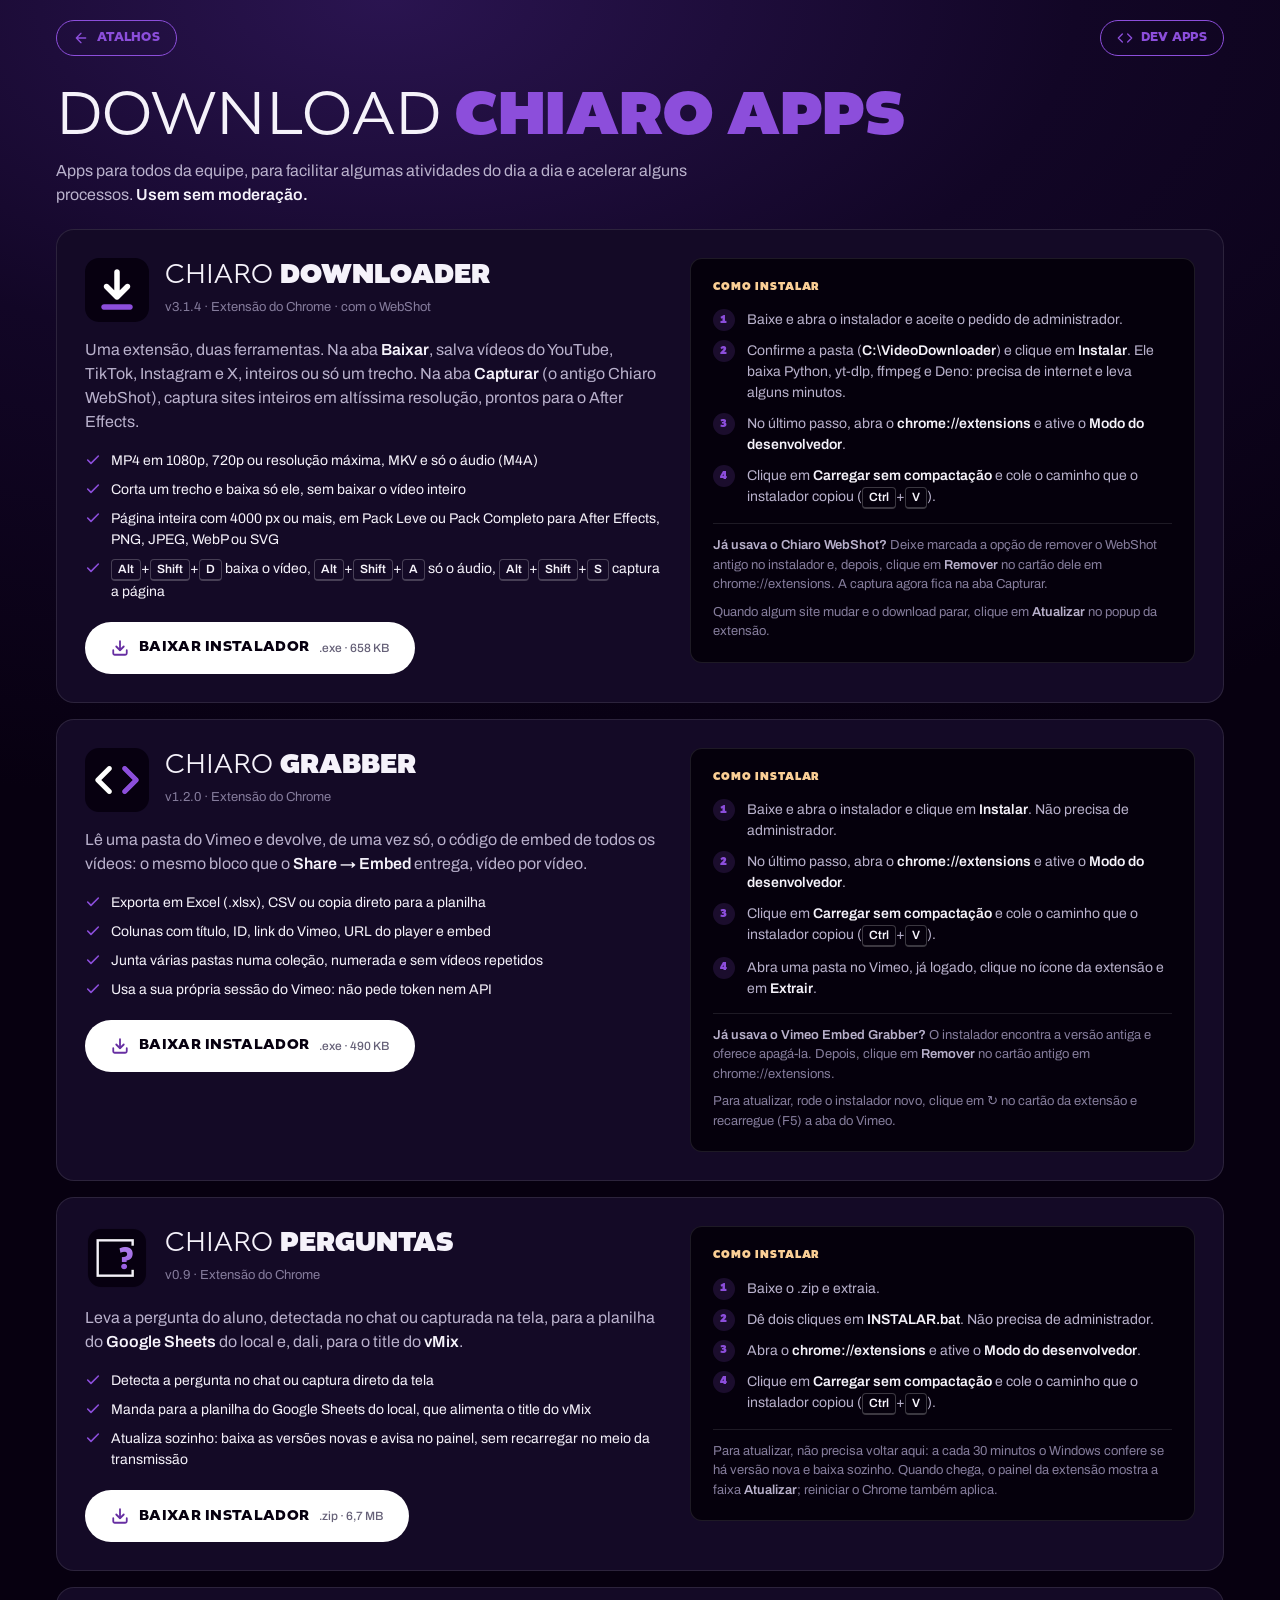
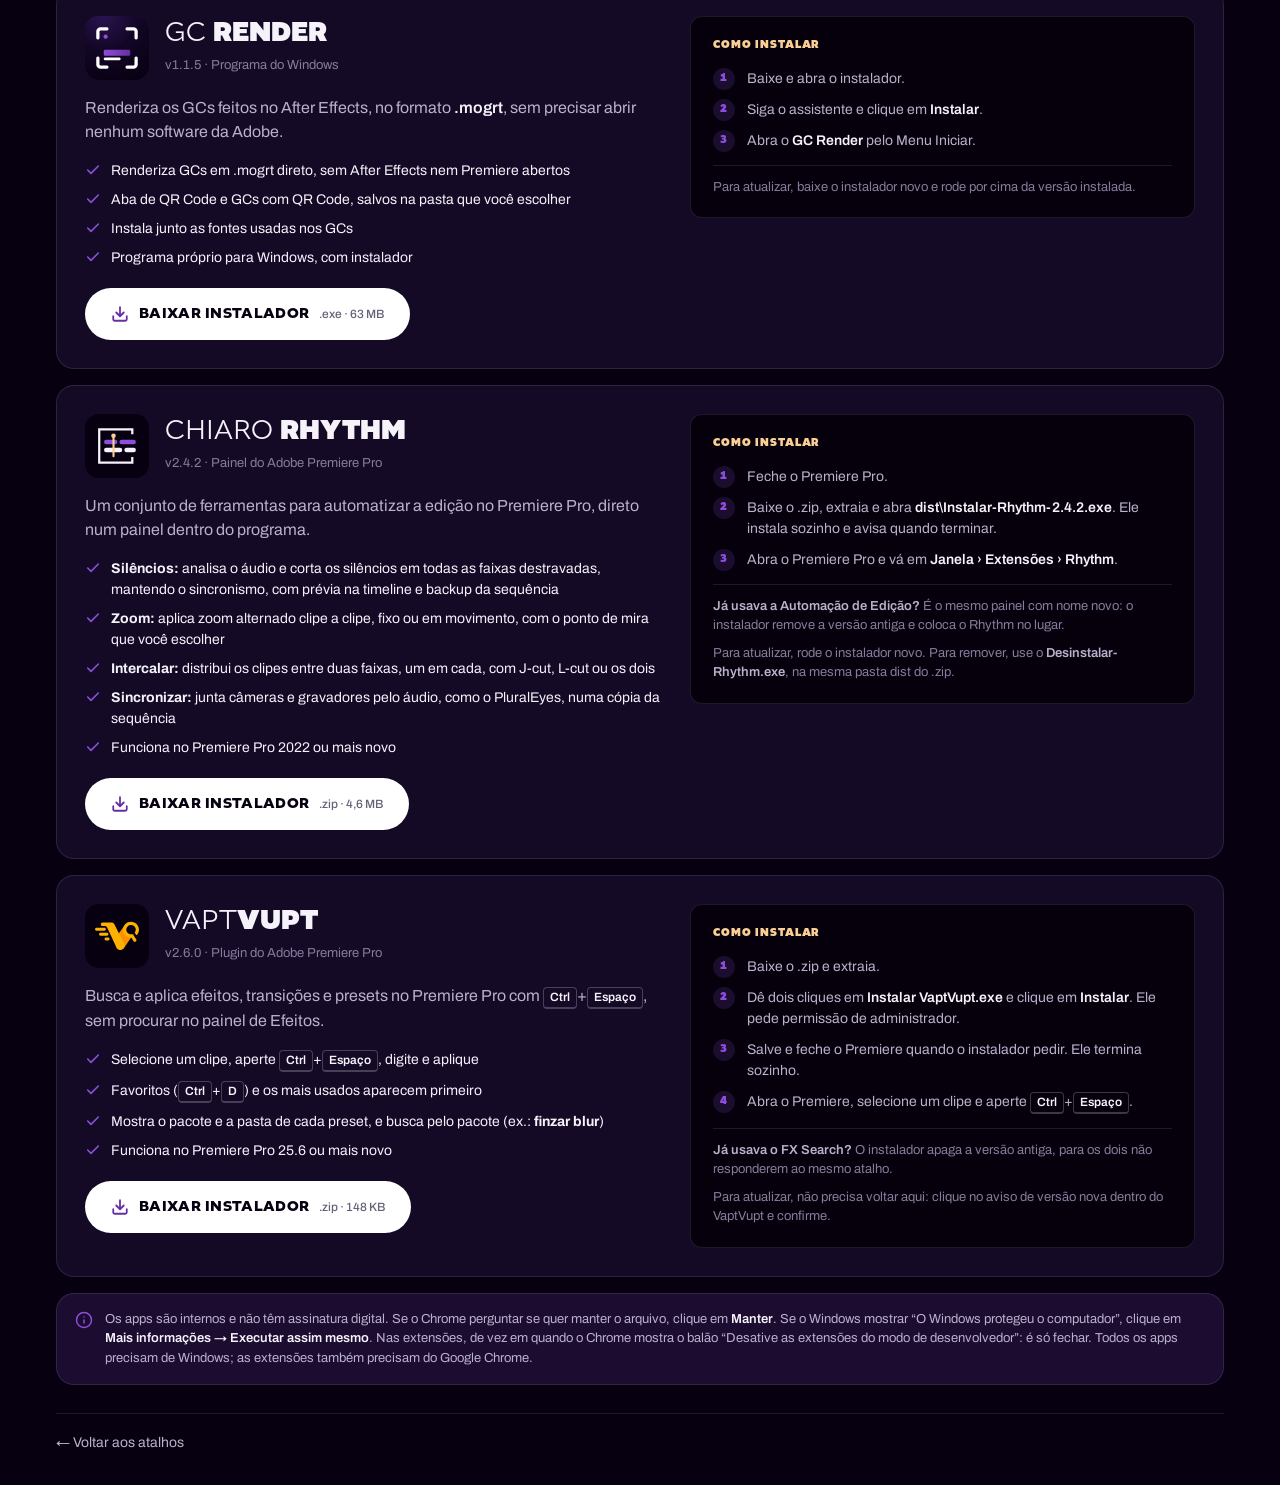
==== commit 462a6353: "Chiaro Apps: adiciona o VaptVupt 2.6" ====
--- a/apps.html
+++ b/apps.html
@@ -4,7 +4,7 @@
   <meta charset="UTF-8">
   <meta name="viewport" content="width=device-width, initial-scale=1">
   <title>Chiaro Apps · Audiovisual Pecege</title>
-  <meta name="description" content="Apps para todos da equipe Audiovisual: Chiaro Downloader, Chiaro Grabber, Chiaro Perguntas, GC Render e Chiaro Rhythm.">
+  <meta name="description" content="Apps para todos da equipe Audiovisual: Chiaro Downloader, Chiaro Grabber, Chiaro Perguntas, GC Render, Chiaro Rhythm e VaptVupt.">
   <meta name="theme-color" content="#070010">
   <meta name="robots" content="noindex, nofollow">
   <link rel="icon" type="image/png" sizes="32x32" href="assets/icone-32.png">
@@ -222,6 +222,43 @@
           <p class="obs">Para atualizar, rode o instalador novo. Para remover, use o <b>Desinstalar-Rhythm.exe</b>, na mesma pasta dist do .zip.</p>
         </div>
       </section>
+
+      <section class="app" id="vaptvupt" aria-label="VaptVupt">
+        <div class="app-info">
+          <header class="app-head">
+            <img src="assets/apps/vaptvupt.svg" alt="" width="64" height="64">
+            <div>
+              <h2>Vapt<strong>Vupt</strong></h2>
+              <span class="versao">v2.6.0 · Plugin do Adobe Premiere Pro</span>
+            </div>
+          </header>
+          <p class="app-desc">Busca e aplica efeitos, transições e presets no Premiere Pro com <kbd>Ctrl</kbd>+<kbd>Espaço</kbd>, sem procurar no painel de Efeitos.</p>
+          <ul class="recursos">
+            <li><svg><use href="#i-check"/></svg>Selecione um clipe, aperte <kbd>Ctrl</kbd>+<kbd>Espaço</kbd>, digite e aplique</li>
+            <li><svg><use href="#i-check"/></svg>Favoritos (<kbd>Ctrl</kbd>+<kbd>D</kbd>) e os mais usados aparecem primeiro</li>
+            <li><svg><use href="#i-check"/></svg>Mostra o pacote e a pasta de cada preset, e busca pelo pacote (ex.: <b>finzar blur</b>)</li>
+            <li><svg><use href="#i-check"/></svg>Funciona no Premiere Pro 25.6 ou mais novo</li>
+          </ul>
+          <div class="acoes">
+            <!-- As versões saem nas Releases de vinheta/vaptvupt -->
+            <a class="baixar" href="https://github.com/vinheta/vaptvupt/releases/download/v2.6.0/VaptVupt-2.6.0.zip">
+              <svg><use href="#i-download"/></svg>Baixar instalador <small>.zip · 148 KB</small>
+            </a>
+          </div>
+        </div>
+
+        <div class="passos">
+          <h3>Como instalar</h3>
+          <ol>
+            <li>Baixe o .zip e extraia.</li>
+            <li>Dê dois cliques em <b>Instalar VaptVupt.exe</b> e clique em <b>Instalar</b>. Ele pede permissão de administrador.</li>
+            <li>Salve e feche o Premiere quando o instalador pedir. Ele termina sozinho.</li>
+            <li>Abra o Premiere, selecione um clipe e aperte <kbd>Ctrl</kbd>+<kbd>Espaço</kbd>.</li>
+          </ol>
+          <p class="obs"><b>Já usava o FX Search?</b> O instalador apaga a versão antiga, para os dois não responderem ao mesmo atalho.</p>
+          <p class="obs">Para atualizar, não precisa voltar aqui: clique no aviso de versão nova dentro do VaptVupt e confirme.</p>
+        </div>
+      </section>
     </main>
 
     <aside class="aviso">
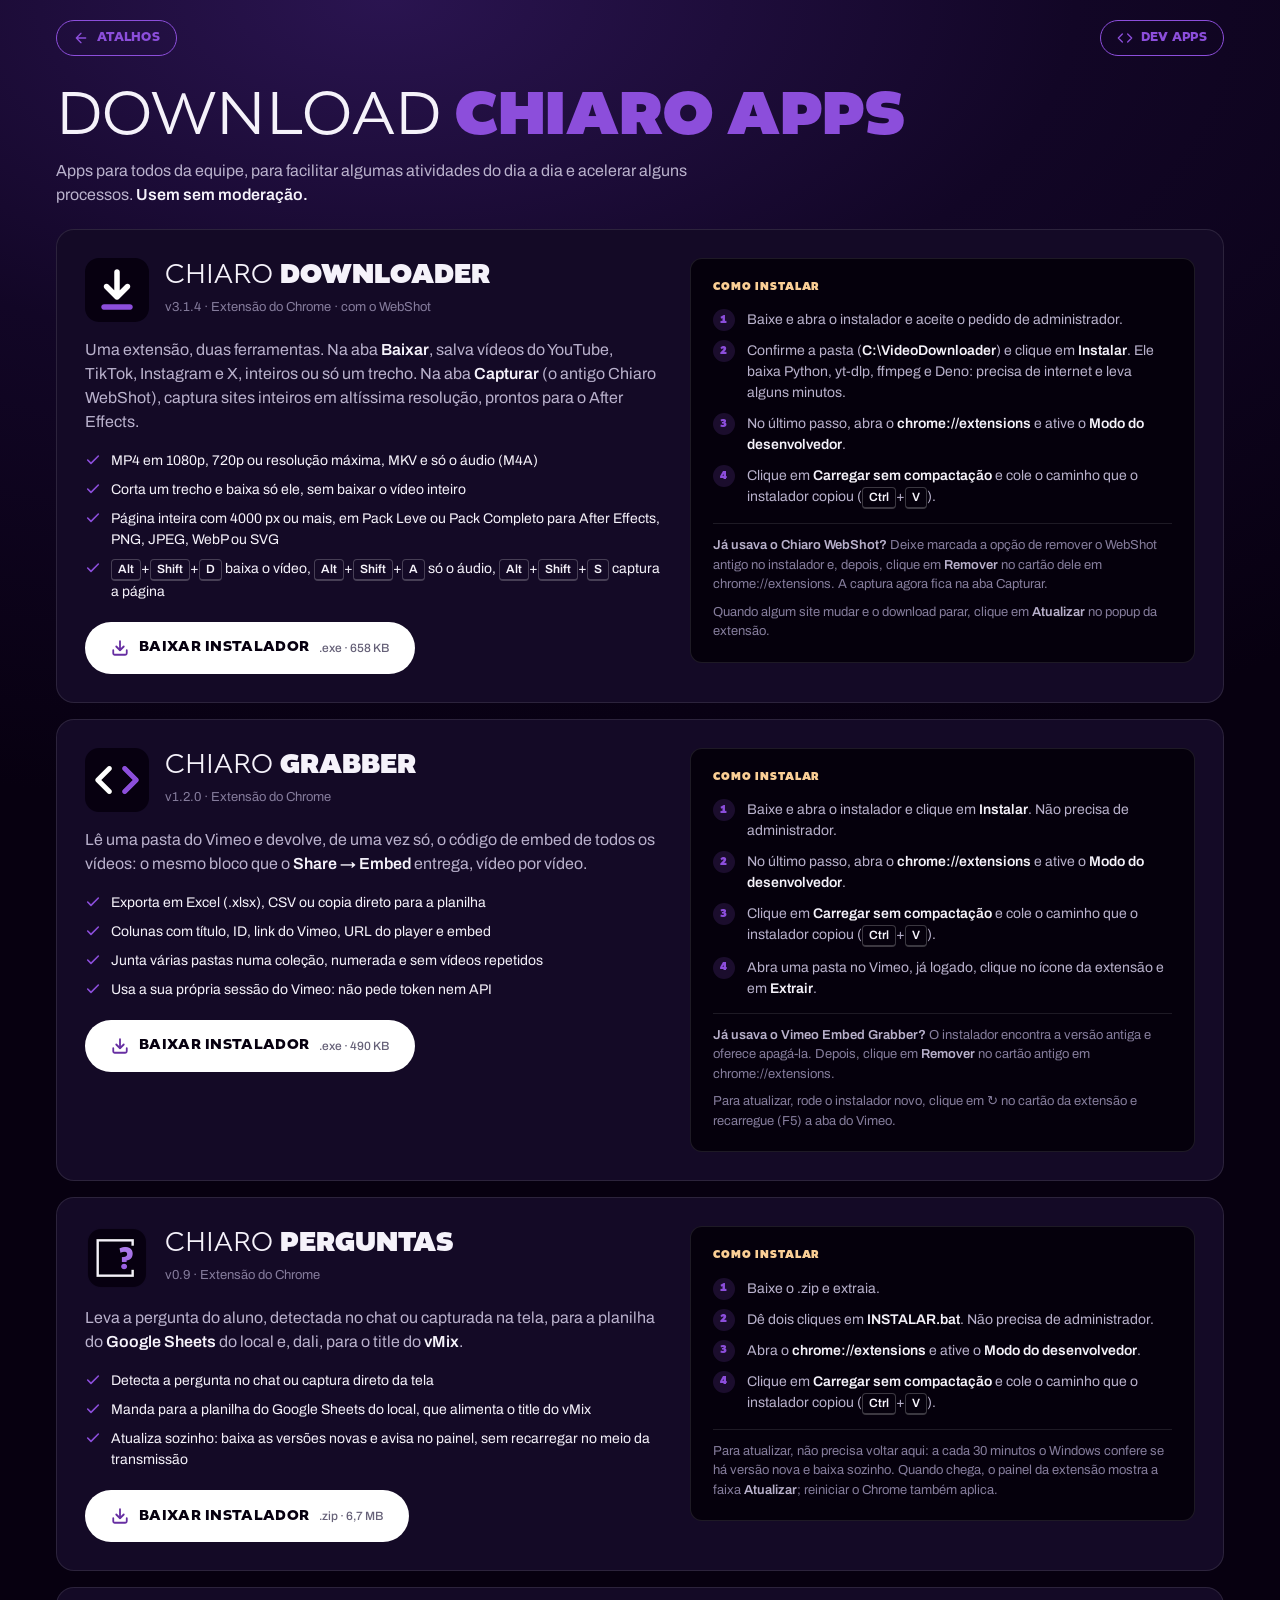
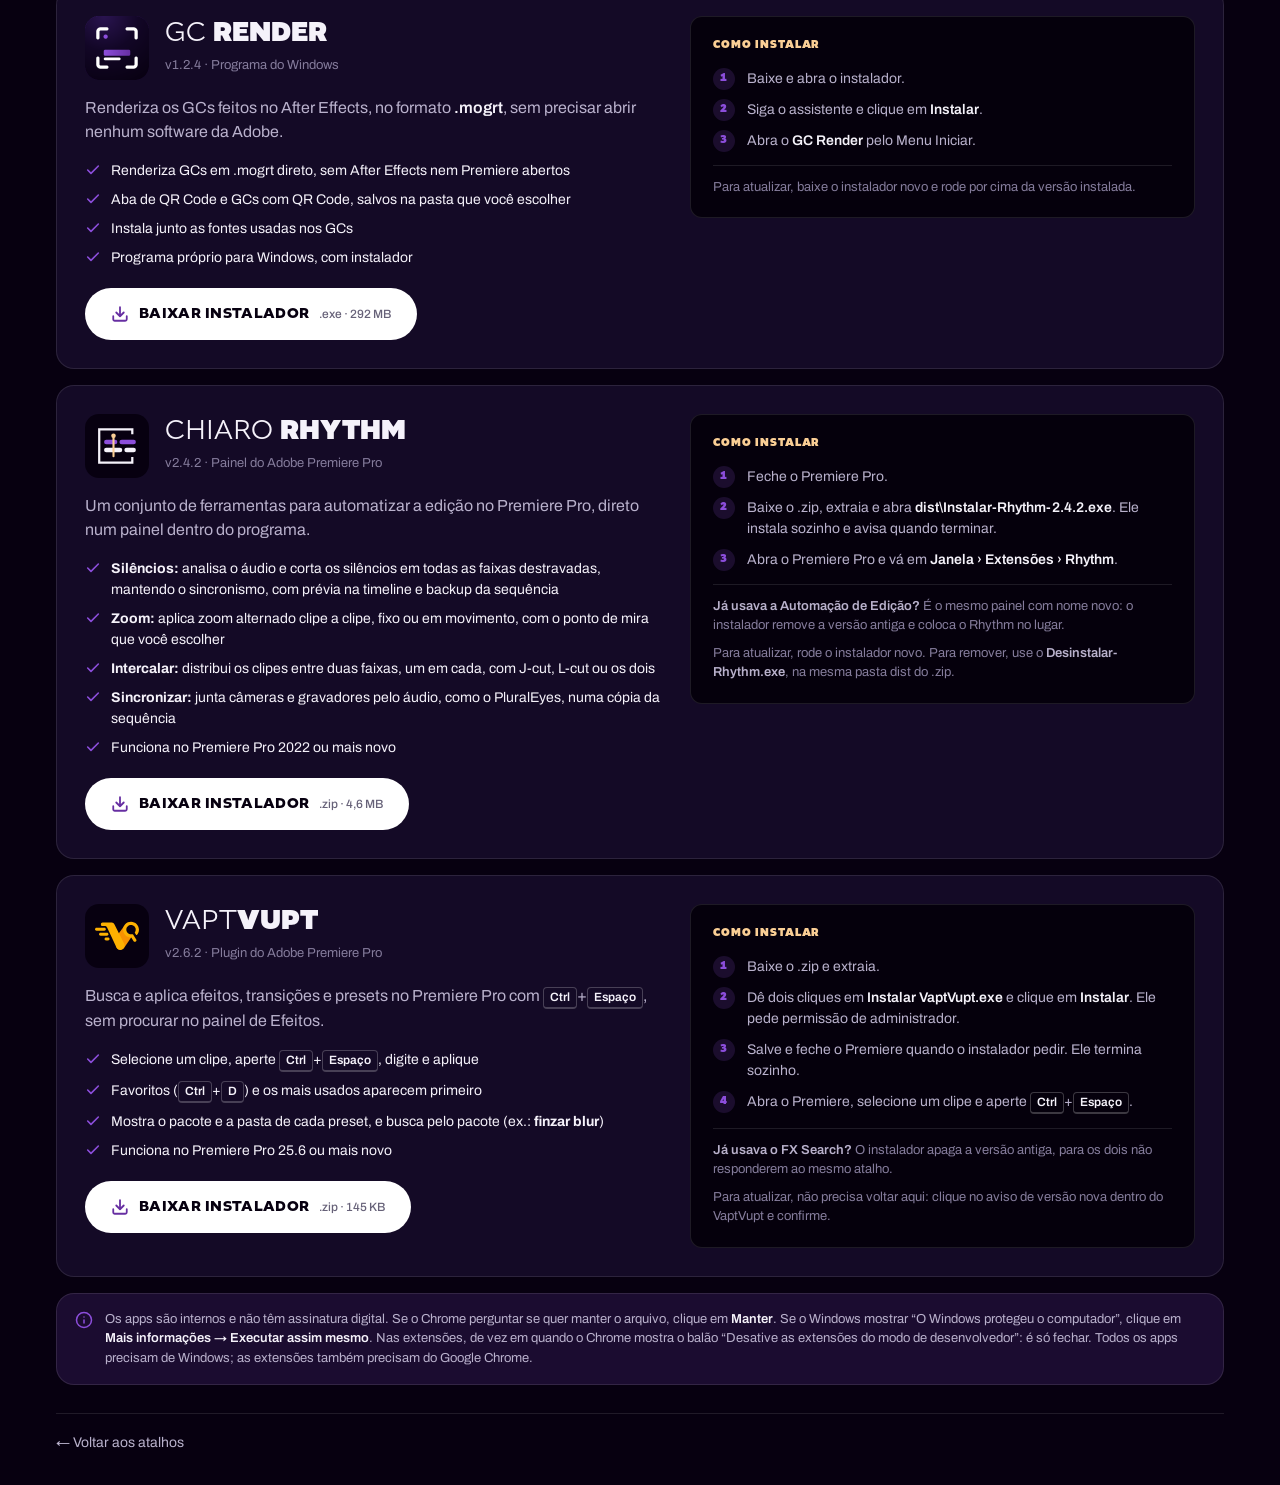
==== commit 9816cc79: "Chiaro Apps: GC Render 1.2.4 no repo ChiaroGCRenderApp, VaptVupt 2.6.2, Kurama 1.48.0" ====
--- a/apps.html
+++ b/apps.html
@@ -157,7 +157,7 @@
             <img src="assets/apps/gc-render.png" alt="" width="64" height="64">
             <div>
               <h2>GC <strong>Render</strong></h2>
-              <span class="versao">v1.1.5 · Programa do Windows</span>
+              <span class="versao">v1.2.4 · Programa do Windows</span>
             </div>
           </header>
           <p class="app-desc">Renderiza os GCs feitos no After Effects, no formato <b>.mogrt</b>, sem precisar abrir nenhum software da Adobe.</p>
@@ -168,9 +168,9 @@
             <li><svg><use href="#i-check"/></svg>Programa próprio para Windows, com instalador</li>
           </ul>
           <div class="acoes">
-            <!-- 63 MB: maior que o limite de upload pelo site do GitHub (25 MB). As versões saem nas Releases de thalescmedieros/gc-render-releases -->
-            <a class="baixar" href="https://github.com/thalescmedieros/gc-render-releases/releases/download/v1.1.5/GC.Render.Setup.1.1.5.exe">
-              <svg><use href="#i-download"/></svg>Baixar instalador <small>.exe · 63 MB</small>
+            <!-- 292 MB: maior que o limite de upload pelo site do GitHub (25 MB). As versões saem nas Releases de audiovisualpecege/ChiaroGCRenderApp -->
+            <a class="baixar" href="https://github.com/audiovisualpecege/ChiaroGCRenderApp/releases/download/v1.2.4/GC.Render.Setup.1.2.4.exe">
+              <svg><use href="#i-download"/></svg>Baixar instalador <small>.exe · 292 MB</small>
             </a>
           </div>
         </div>
@@ -229,7 +229,7 @@
             <img src="assets/apps/vaptvupt.svg" alt="" width="64" height="64">
             <div>
               <h2>Vapt<strong>Vupt</strong></h2>
-              <span class="versao">v2.6.0 · Plugin do Adobe Premiere Pro</span>
+              <span class="versao">v2.6.2 · Plugin do Adobe Premiere Pro</span>
             </div>
           </header>
           <p class="app-desc">Busca e aplica efeitos, transições e presets no Premiere Pro com <kbd>Ctrl</kbd>+<kbd>Espaço</kbd>, sem procurar no painel de Efeitos.</p>
@@ -241,8 +241,8 @@
           </ul>
           <div class="acoes">
             <!-- As versões saem nas Releases de vinheta/vaptvupt -->
-            <a class="baixar" href="https://github.com/vinheta/vaptvupt/releases/download/v2.6.0/VaptVupt-2.6.0.zip">
-              <svg><use href="#i-download"/></svg>Baixar instalador <small>.zip · 148 KB</small>
+            <a class="baixar" href="https://github.com/vinheta/vaptvupt/releases/download/v2.6.2/VaptVupt-2.6.2.zip">
+              <svg><use href="#i-download"/></svg>Baixar instalador <small>.zip · 145 KB</small>
             </a>
           </div>
         </div>
--- a/styles.css
+++ b/styles.css
@@ -29,7 +29,7 @@
 /* ===== Menu das outras páginas ===== */
 .menu-paginas {
   display: flex; justify-content: center; gap: 8px;
-  max-width: 560px; margin: 0 auto;
+  max-width: 760px; margin: 0 auto;
   padding: 14px 16px 0;
 }
 .menu-paginas a {
@@ -255,15 +255,16 @@
 }
 @keyframes reveal { from { opacity: 0; transform: translateY(10px); } }
 
-/* ===== Celular: menu de páginas em três blocos iguais ===== */
-@media (max-width: 559px) {
+/* ===== Celular: menu de páginas em quatro blocos iguais ===== */
+@media (max-width: 759px) {
   .menu-paginas { gap: 6px; }
   .menu-paginas a {
-    flex: 1; flex-direction: column; justify-content: center; gap: 4px;
+    flex: 1 1 0; min-width: 0; flex-direction: column; justify-content: center; gap: 4px;
     height: auto; padding: 8px 4px;
     border-radius: var(--radius-md);
     font-family: var(--font-body); font-size: 12px; font-weight: 600;
     letter-spacing: 0; text-transform: none;
+    white-space: normal; text-align: center; line-height: 1.2;
   }
   .menu-paginas svg { font-size: 18px; }
   .plataformas { right: 16px; bottom: 16px; }
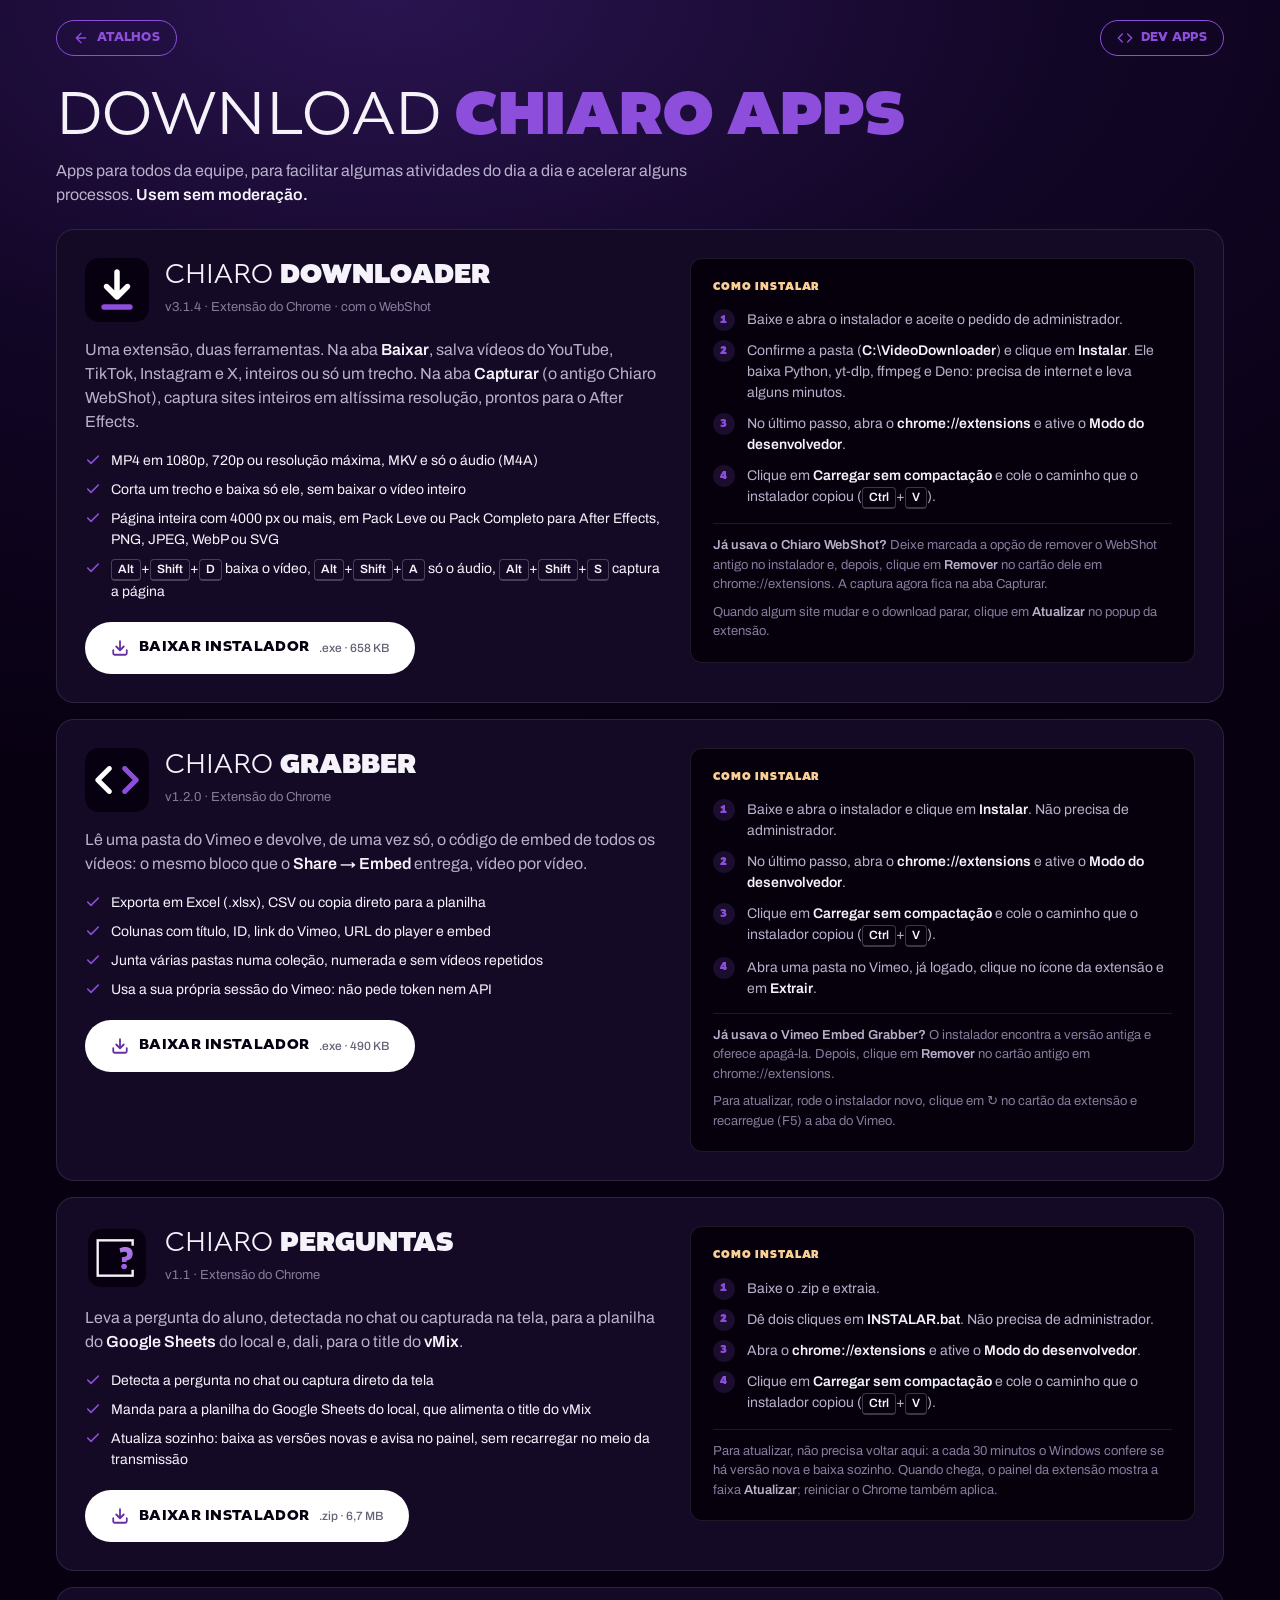
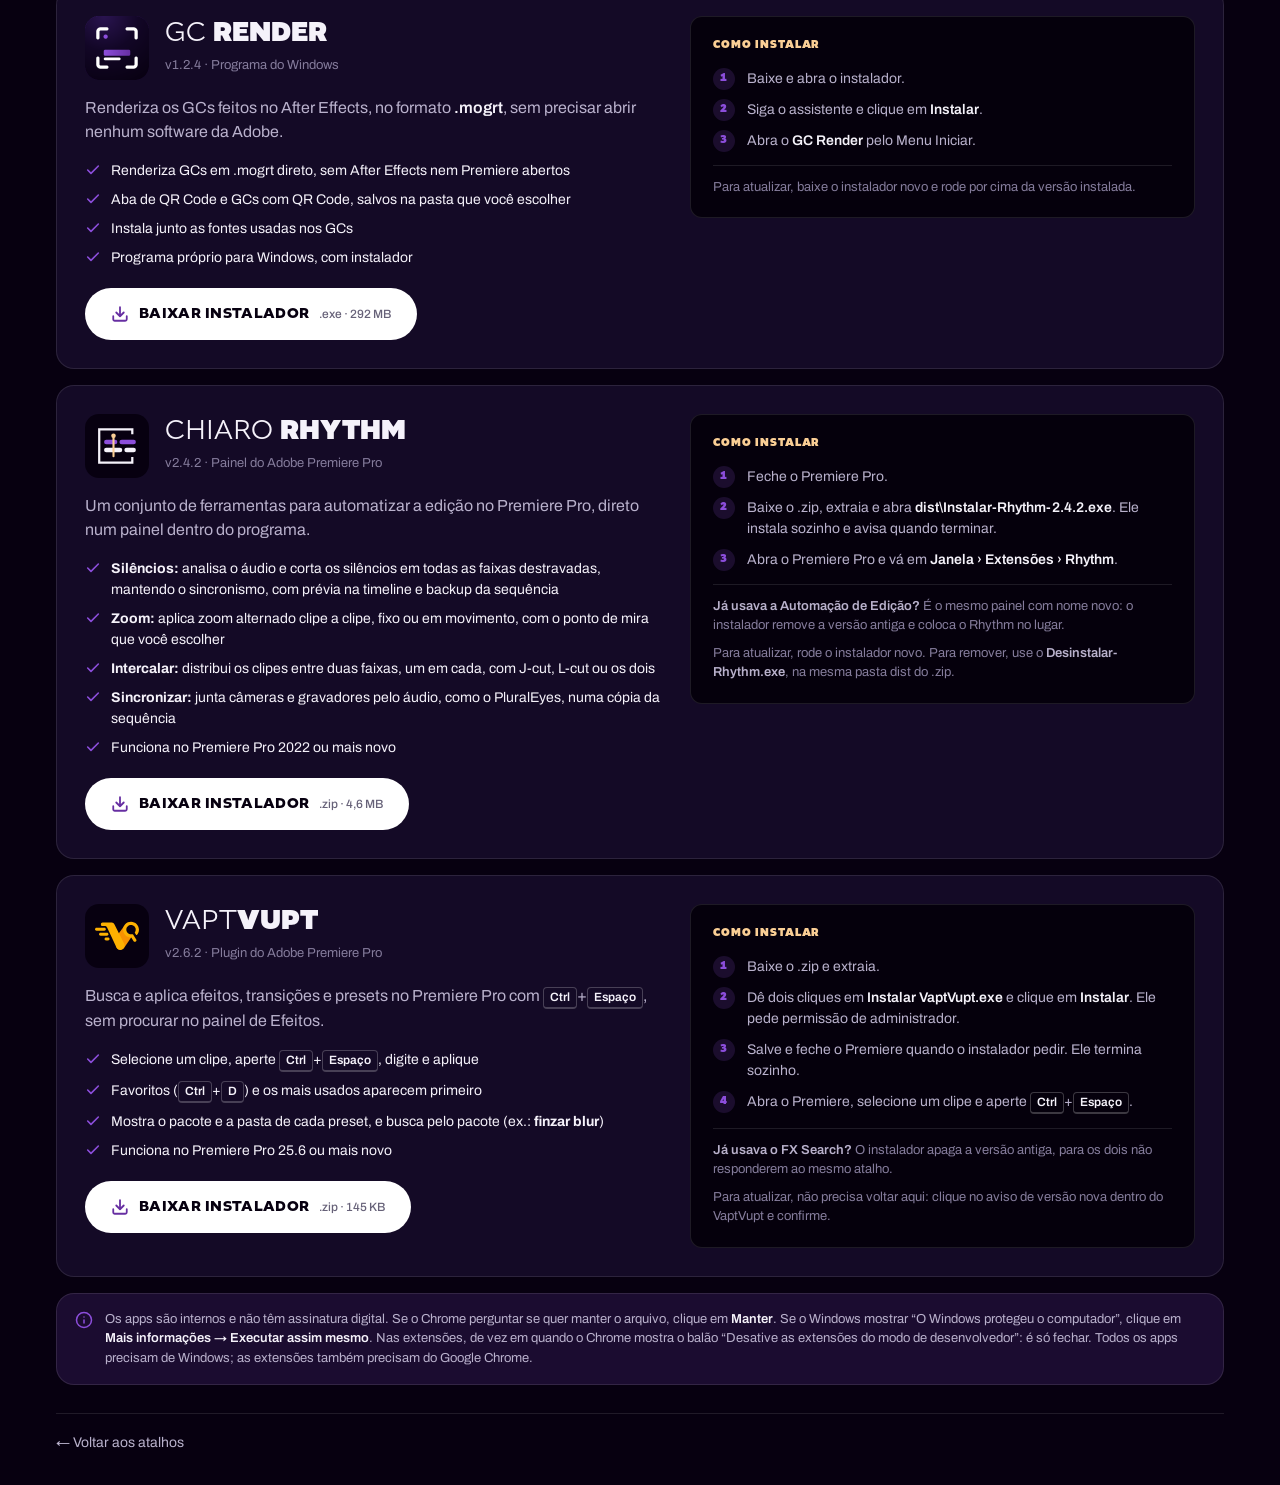
==== commit a1cc91e9: "Chiaro Apps: Perguntas 1.1, Kurama 1.49.0" ====
--- a/apps.html
+++ b/apps.html
@@ -122,7 +122,7 @@
             <img src="assets/apps/perguntas.png" alt="" width="64" height="64">
             <div>
               <h2>Chiaro <strong>Perguntas</strong></h2>
-              <span class="versao">v0.9 · Extensão do Chrome</span>
+              <span class="versao">v1.1 · Extensão do Chrome</span>
             </div>
           </header>
           <p class="app-desc">Leva a pergunta do aluno, detectada no chat ou capturada na tela, para a planilha do <b>Google Sheets</b> do local e, dali, para o title do <b>vMix</b>.</p>
@@ -133,7 +133,7 @@
           </ul>
           <div class="acoes">
             <!-- As versões saem nas Releases de audiovisualpecege/ChiaroPerguntas -->
-            <a class="baixar" href="https://github.com/audiovisualpecege/ChiaroPerguntas/releases/download/v0.9/Chiaro-Perguntas-V0.9.zip">
+            <a class="baixar" href="https://github.com/audiovisualpecege/ChiaroPerguntas/releases/download/v1.1/Chiaro-Perguntas-V1.1.zip">
               <svg><use href="#i-download"/></svg>Baixar instalador <small>.zip · 6,7 MB</small>
             </a>
           </div>
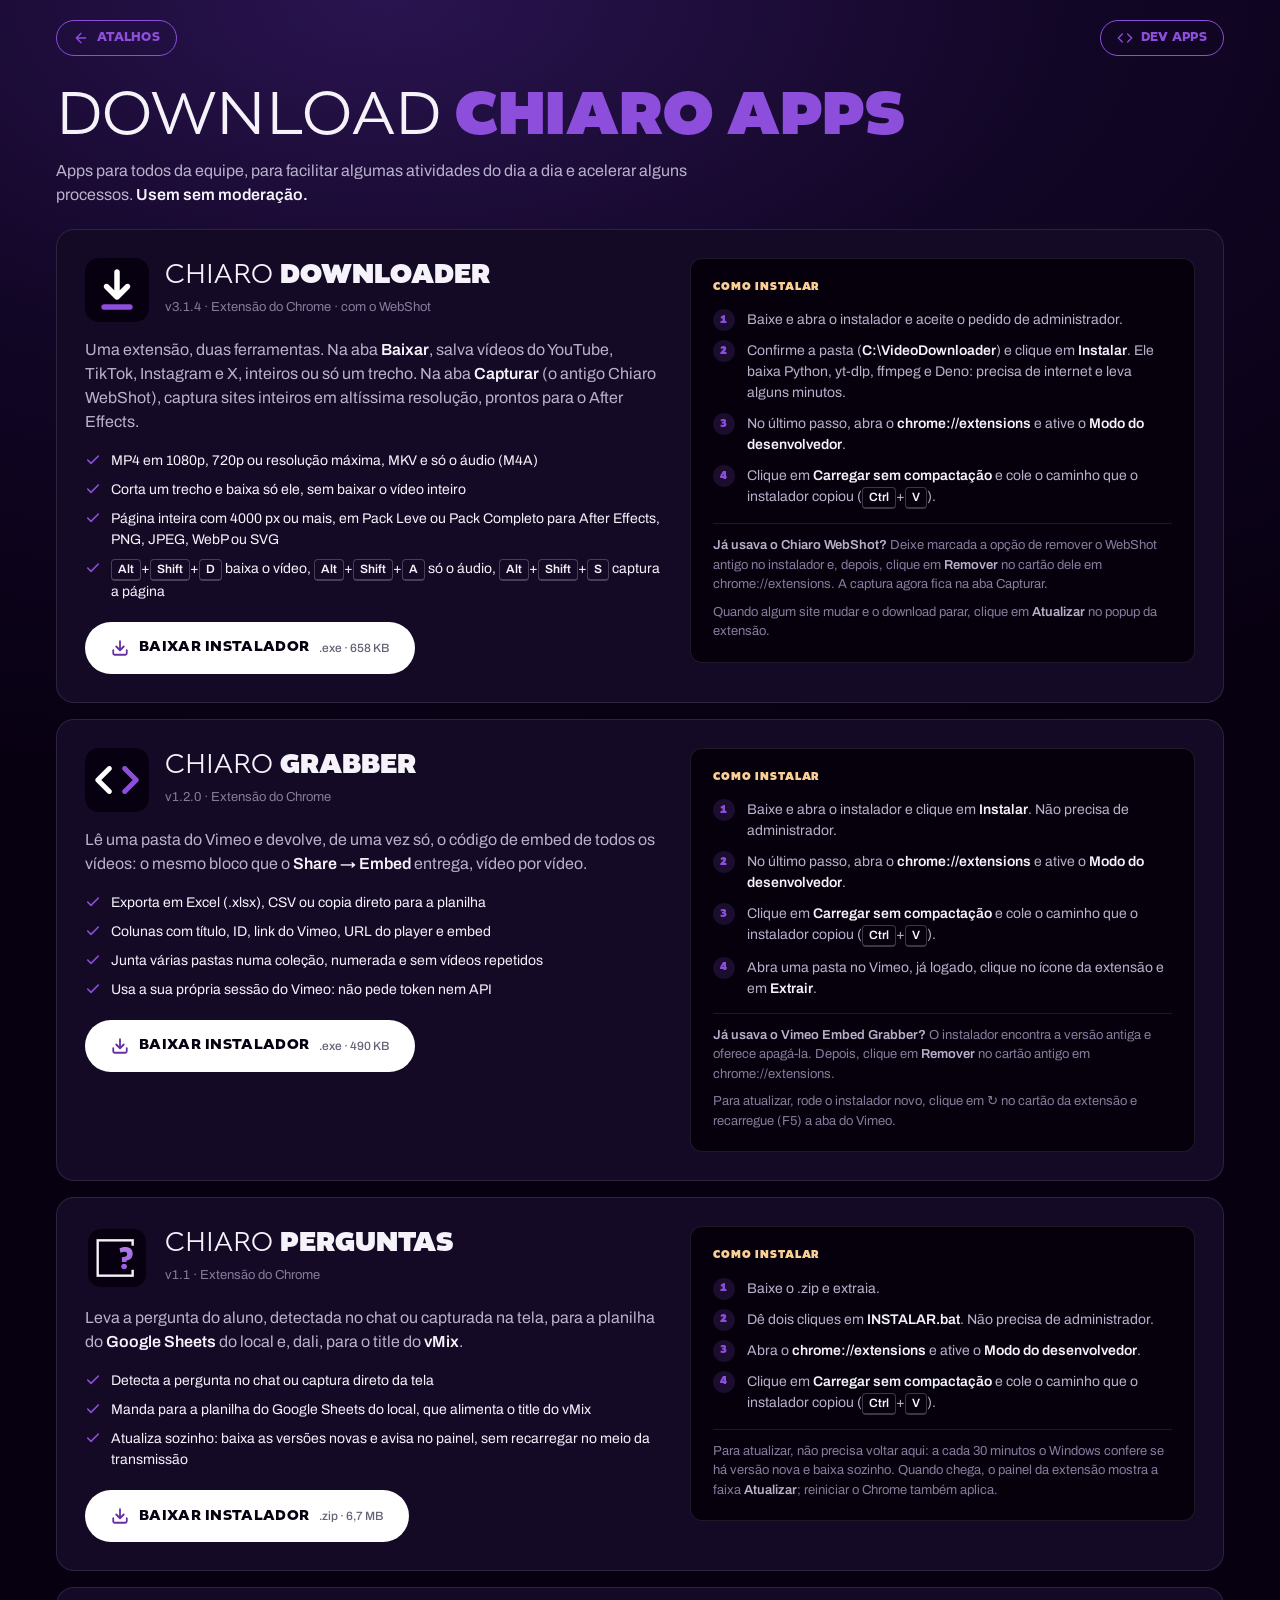
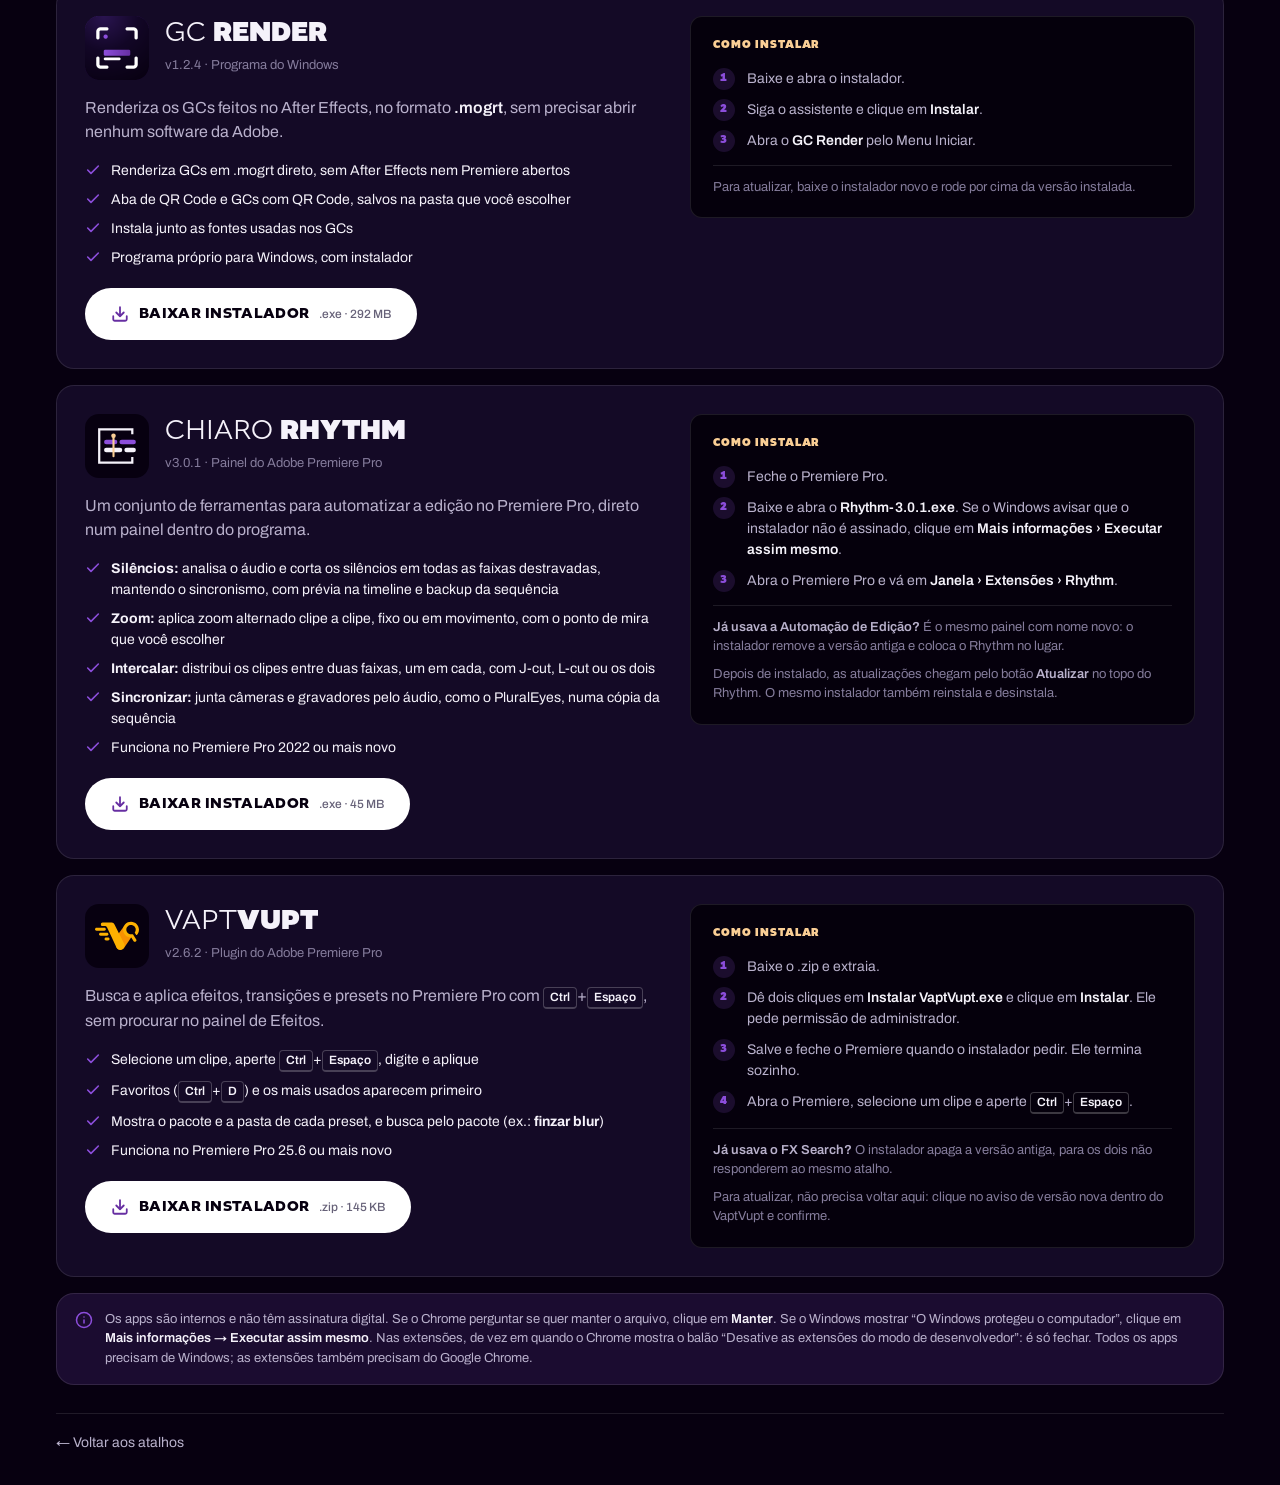
==== commit fdb50340: "Chiaro Apps: Rhythm 3.0.1 (instalador .exe), Kurama 1.50.0" ====
--- a/apps.html
+++ b/apps.html
@@ -192,7 +192,7 @@
             <img src="assets/apps/rhythm.svg" alt="" width="64" height="64">
             <div>
               <h2>Chiaro <strong>Rhythm</strong></h2>
-              <span class="versao">v2.4.2 · Painel do Adobe Premiere Pro</span>
+              <span class="versao">v3.0.1 · Painel do Adobe Premiere Pro</span>
             </div>
           </header>
           <p class="app-desc">Um conjunto de ferramentas para automatizar a edição no Premiere Pro, direto num painel dentro do programa.</p>
@@ -204,9 +204,9 @@
             <li><svg><use href="#i-check"/></svg>Funciona no Premiere Pro 2022 ou mais novo</li>
           </ul>
           <div class="acoes">
-            <!-- As versões saem nas Releases de audiovisualpecege/ChiraroRhythm; o .zip traz o instalador em dist\ -->
-            <a class="baixar" href="https://github.com/audiovisualpecege/ChiraroRhythm/releases/download/v2.4.2/automacao-edicao_v2.4.2_2026-10-07.zip">
-              <svg><use href="#i-download"/></svg>Baixar instalador <small>.zip · 4,6 MB</small>
+            <!-- As versões saem nas Releases de audiovisualpecege/ChiraroRhythm (instalador .exe único) -->
+            <a class="baixar" href="https://github.com/audiovisualpecege/ChiraroRhythm/releases/download/v3.0.1/Rhythm-3.0.1.exe">
+              <svg><use href="#i-download"/></svg>Baixar instalador <small>.exe · 45 MB</small>
             </a>
           </div>
         </div>
@@ -215,11 +215,11 @@
           <h3>Como instalar</h3>
           <ol>
             <li>Feche o Premiere Pro.</li>
-            <li>Baixe o .zip, extraia e abra <b>dist\Instalar-Rhythm-2.4.2.exe</b>. Ele instala sozinho e avisa quando terminar.</li>
+            <li>Baixe e abra o <b>Rhythm-3.0.1.exe</b>. Se o Windows avisar que o instalador não é assinado, clique em <b>Mais informações › Executar assim mesmo</b>.</li>
             <li>Abra o Premiere Pro e vá em <b>Janela › Extensões › Rhythm</b>.</li>
           </ol>
           <p class="obs"><b>Já usava a Automação de Edição?</b> É o mesmo painel com nome novo: o instalador remove a versão antiga e coloca o Rhythm no lugar.</p>
-          <p class="obs">Para atualizar, rode o instalador novo. Para remover, use o <b>Desinstalar-Rhythm.exe</b>, na mesma pasta dist do .zip.</p>
+          <p class="obs">Depois de instalado, as atualizações chegam pelo botão <b>Atualizar</b> no topo do Rhythm. O mesmo instalador também reinstala e desinstala.</p>
         </div>
       </section>
 
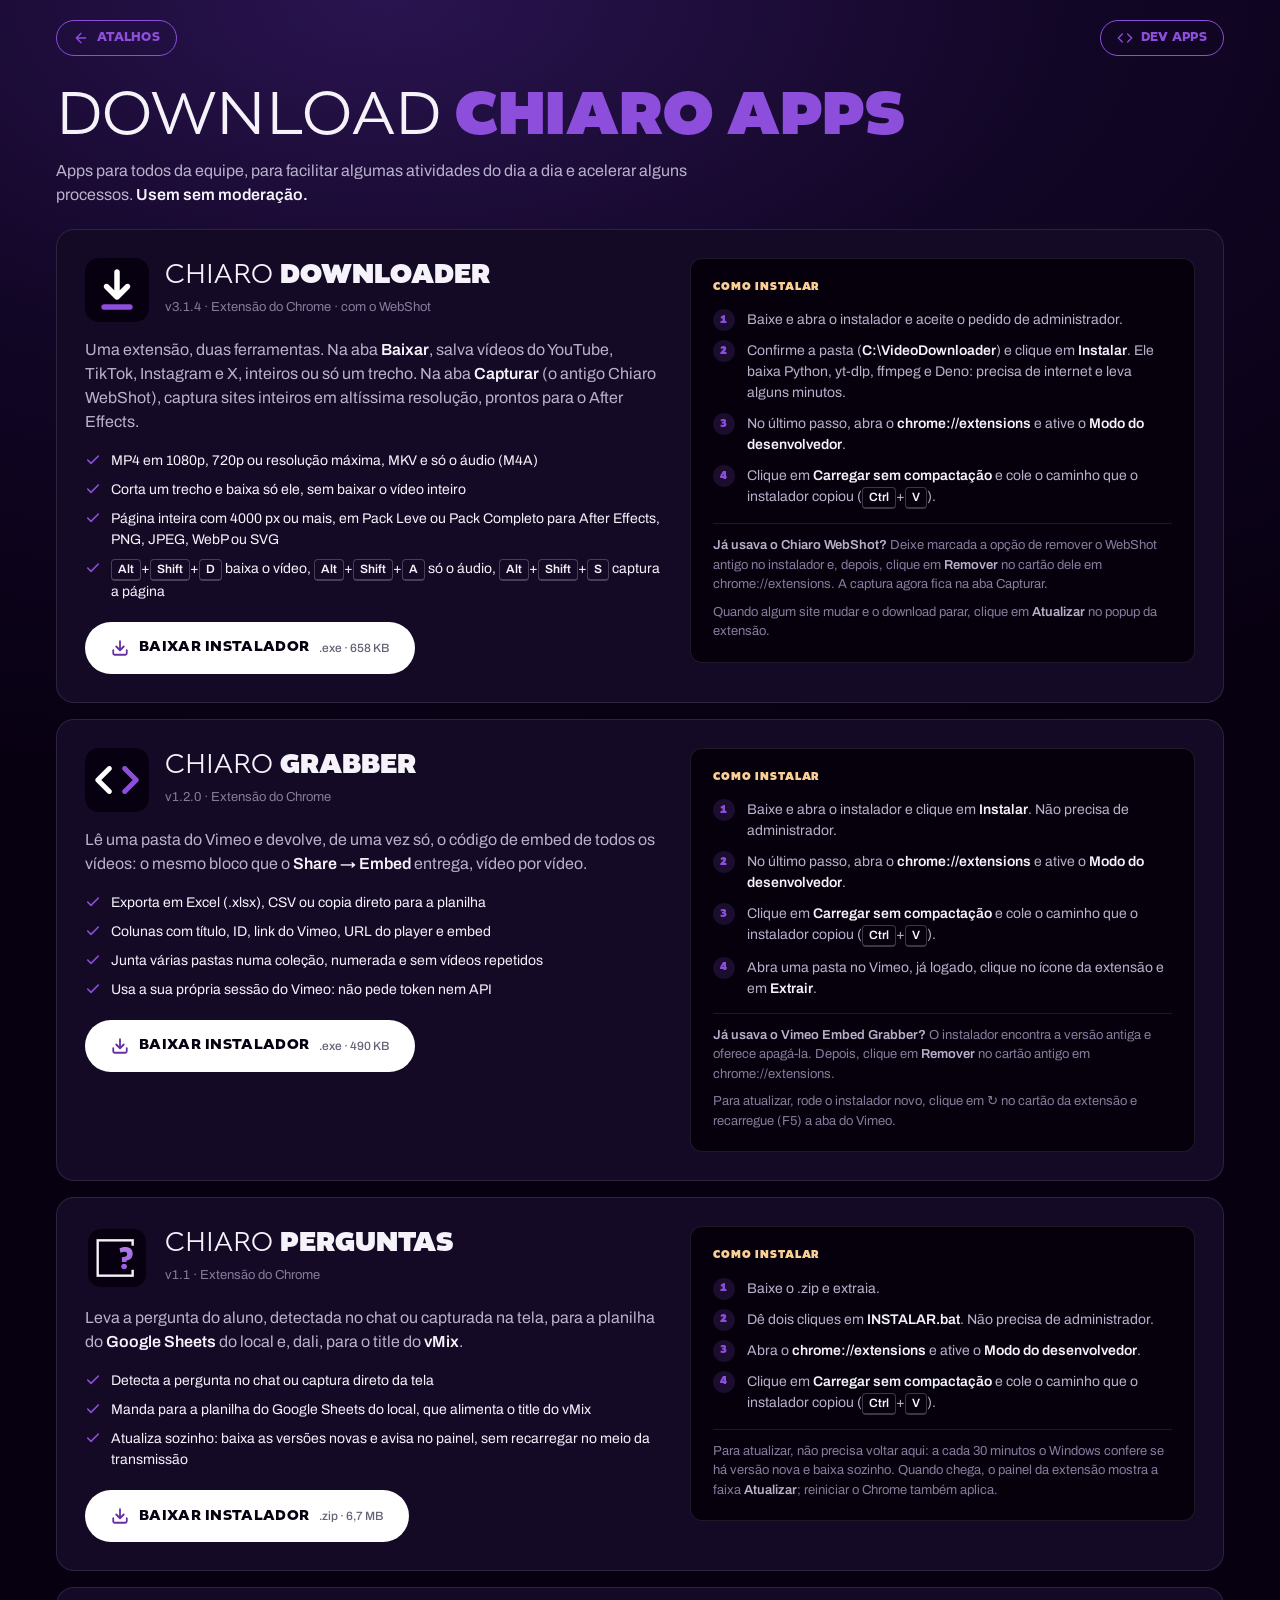
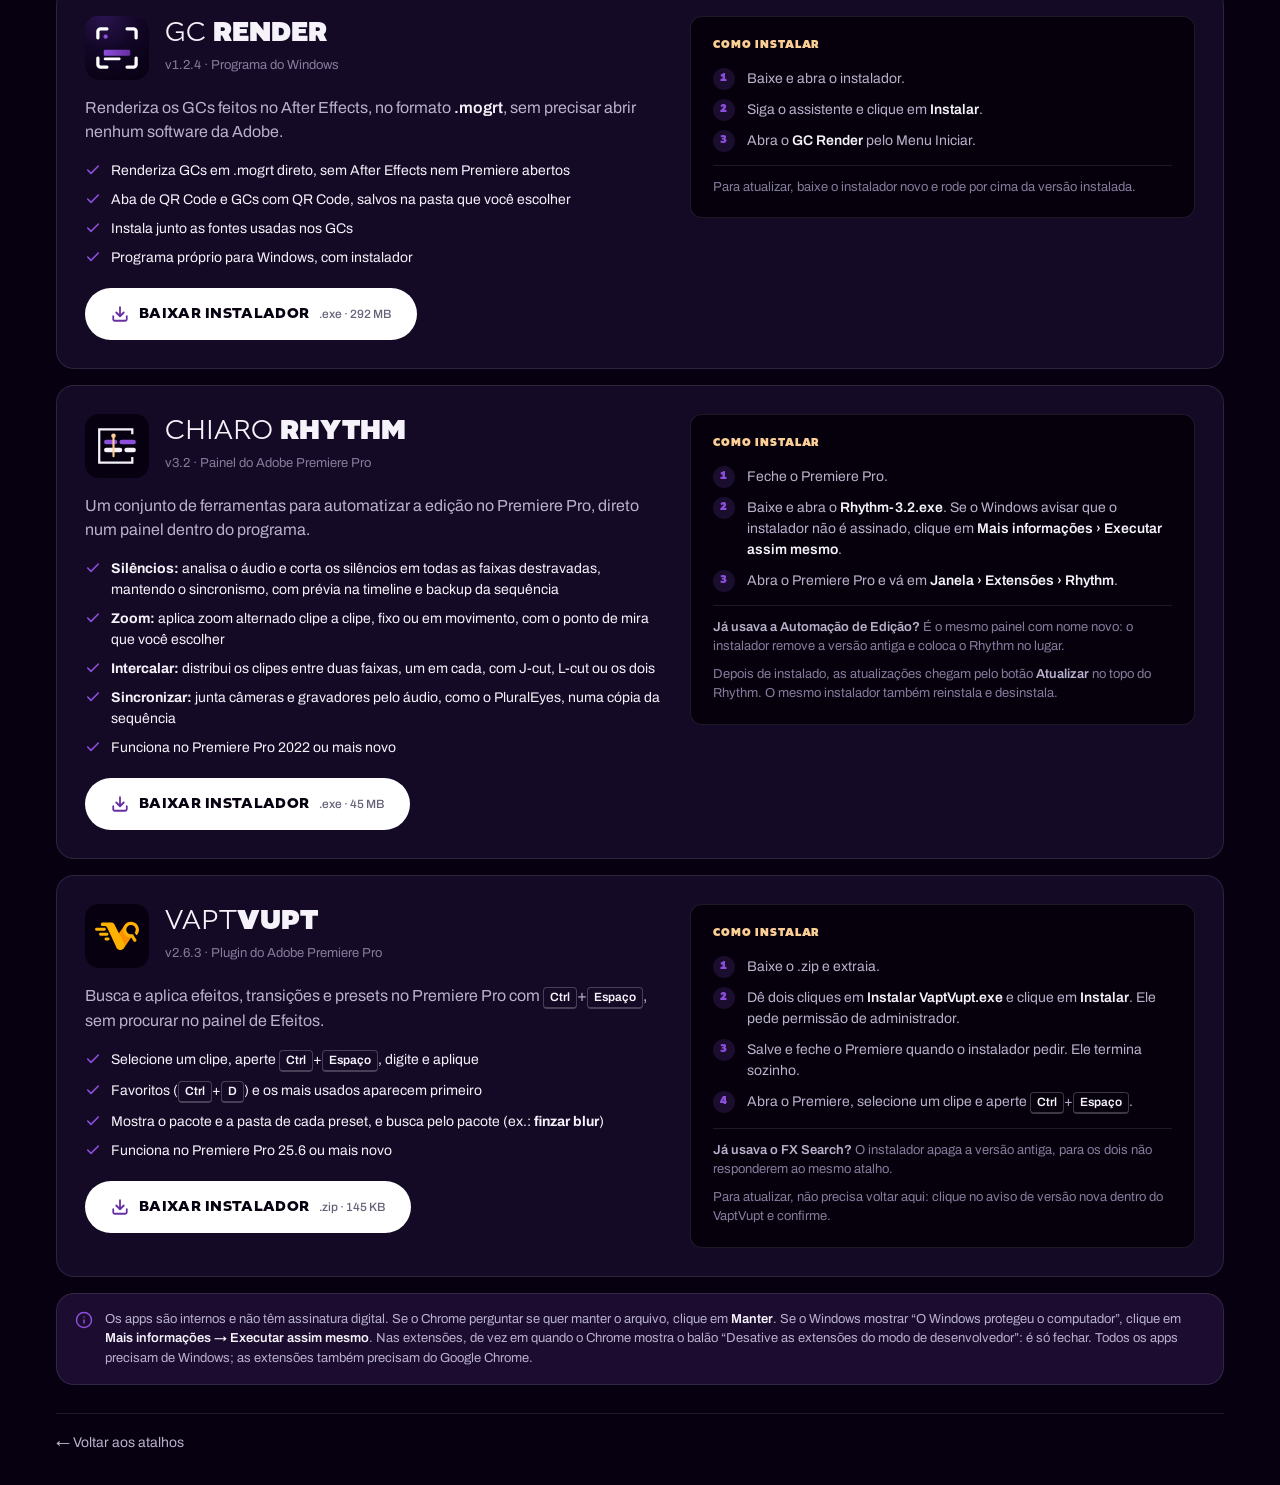
==== commit 7a4232b8: "Chiaro Apps: Rhythm 3.2, VaptVupt 2.6.3, Kurama 1.64.1" ====
--- a/apps.html
+++ b/apps.html
@@ -192,7 +192,7 @@
             <img src="assets/apps/rhythm.svg" alt="" width="64" height="64">
             <div>
               <h2>Chiaro <strong>Rhythm</strong></h2>
-              <span class="versao">v3.0.1 · Painel do Adobe Premiere Pro</span>
+              <span class="versao">v3.2 · Painel do Adobe Premiere Pro</span>
             </div>
           </header>
           <p class="app-desc">Um conjunto de ferramentas para automatizar a edição no Premiere Pro, direto num painel dentro do programa.</p>
@@ -205,7 +205,7 @@
           </ul>
           <div class="acoes">
             <!-- As versões saem nas Releases de audiovisualpecege/ChiraroRhythm (instalador .exe único) -->
-            <a class="baixar" href="https://github.com/audiovisualpecege/ChiraroRhythm/releases/download/v3.0.1/Rhythm-3.0.1.exe">
+            <a class="baixar" href="https://github.com/audiovisualpecege/ChiraroRhythm/releases/download/v3.2.0/Rhythm-3.2.exe">
               <svg><use href="#i-download"/></svg>Baixar instalador <small>.exe · 45 MB</small>
             </a>
           </div>
@@ -215,7 +215,7 @@
           <h3>Como instalar</h3>
           <ol>
             <li>Feche o Premiere Pro.</li>
-            <li>Baixe e abra o <b>Rhythm-3.0.1.exe</b>. Se o Windows avisar que o instalador não é assinado, clique em <b>Mais informações › Executar assim mesmo</b>.</li>
+            <li>Baixe e abra o <b>Rhythm-3.2.exe</b>. Se o Windows avisar que o instalador não é assinado, clique em <b>Mais informações › Executar assim mesmo</b>.</li>
             <li>Abra o Premiere Pro e vá em <b>Janela › Extensões › Rhythm</b>.</li>
           </ol>
           <p class="obs"><b>Já usava a Automação de Edição?</b> É o mesmo painel com nome novo: o instalador remove a versão antiga e coloca o Rhythm no lugar.</p>
@@ -229,7 +229,7 @@
             <img src="assets/apps/vaptvupt.svg" alt="" width="64" height="64">
             <div>
               <h2>Vapt<strong>Vupt</strong></h2>
-              <span class="versao">v2.6.2 · Plugin do Adobe Premiere Pro</span>
+              <span class="versao">v2.6.3 · Plugin do Adobe Premiere Pro</span>
             </div>
           </header>
           <p class="app-desc">Busca e aplica efeitos, transições e presets no Premiere Pro com <kbd>Ctrl</kbd>+<kbd>Espaço</kbd>, sem procurar no painel de Efeitos.</p>
@@ -241,7 +241,7 @@
           </ul>
           <div class="acoes">
             <!-- As versões saem nas Releases de vinheta/vaptvupt -->
-            <a class="baixar" href="https://github.com/vinheta/vaptvupt/releases/download/v2.6.2/VaptVupt-2.6.2.zip">
+            <a class="baixar" href="https://github.com/vinheta/vaptvupt/releases/download/v2.6.3/VaptVupt-2.6.3.zip">
               <svg><use href="#i-download"/></svg>Baixar instalador <small>.zip · 145 KB</small>
             </a>
           </div>
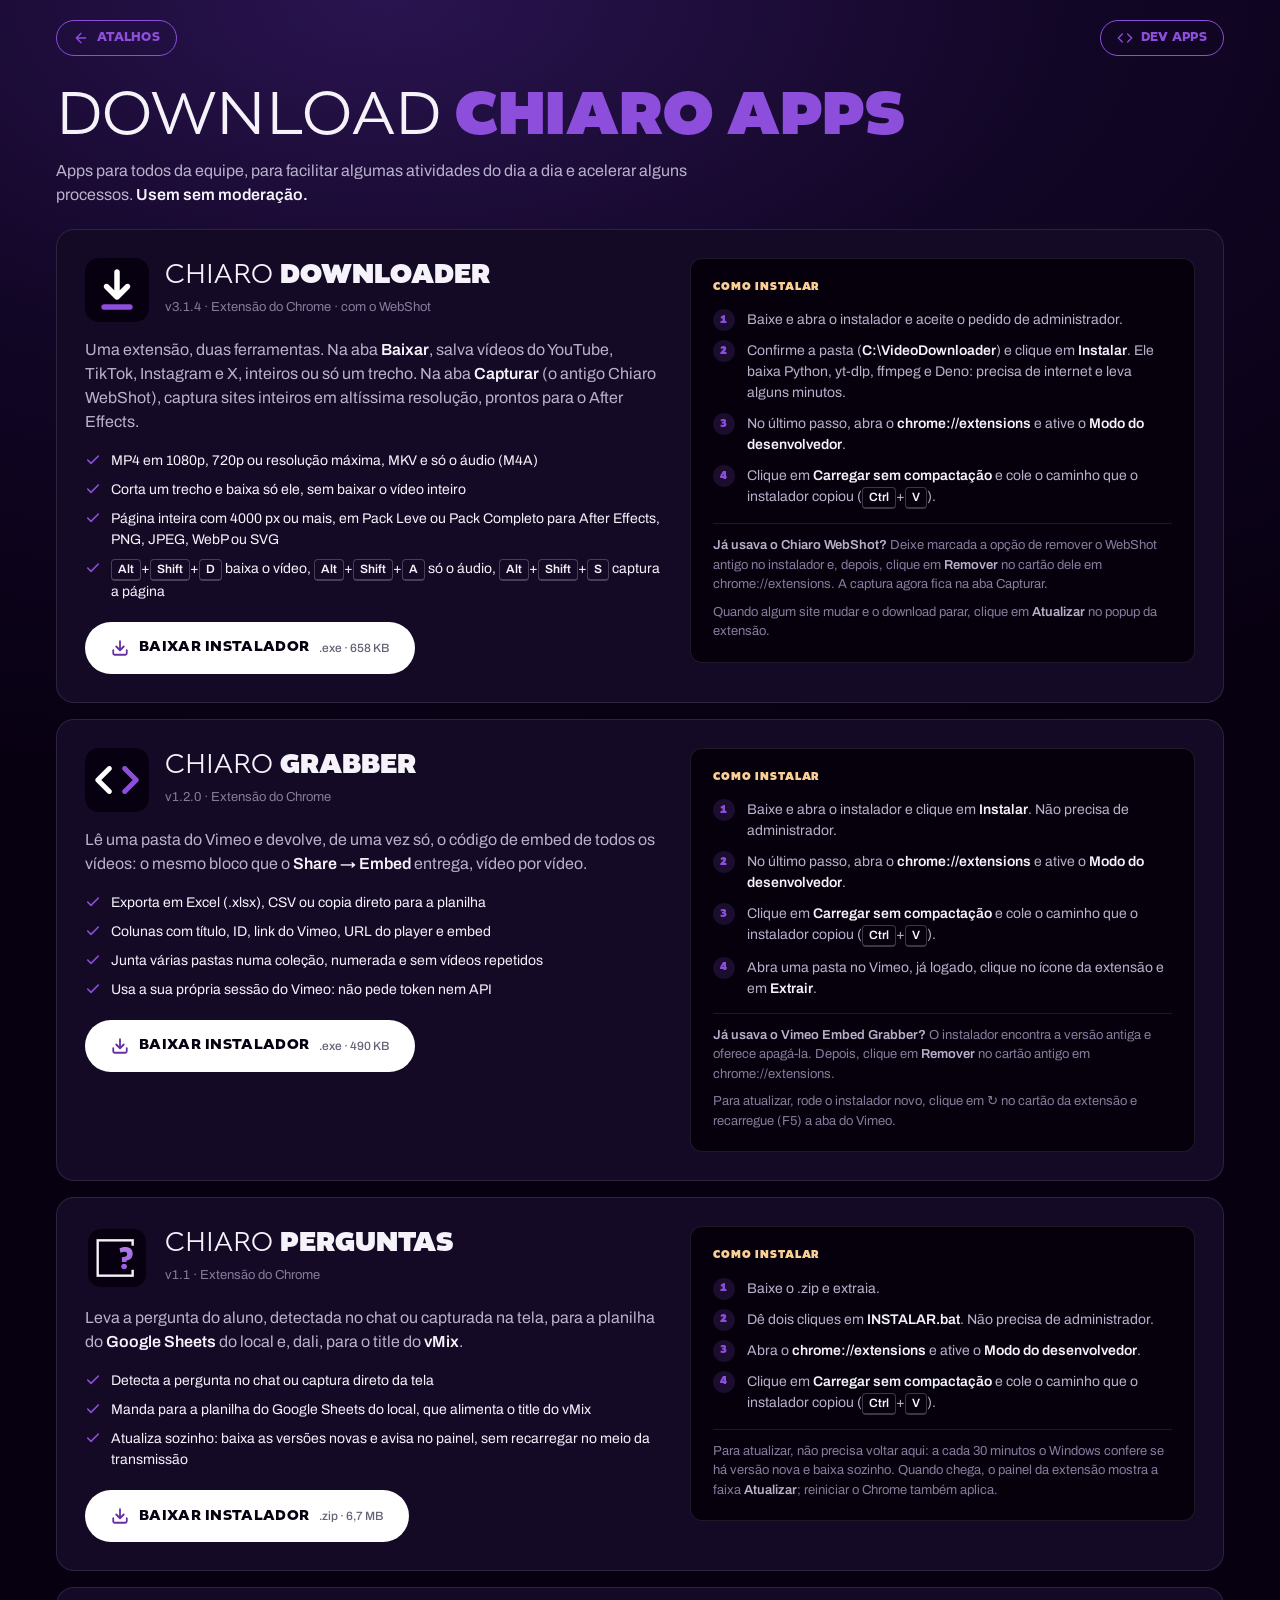
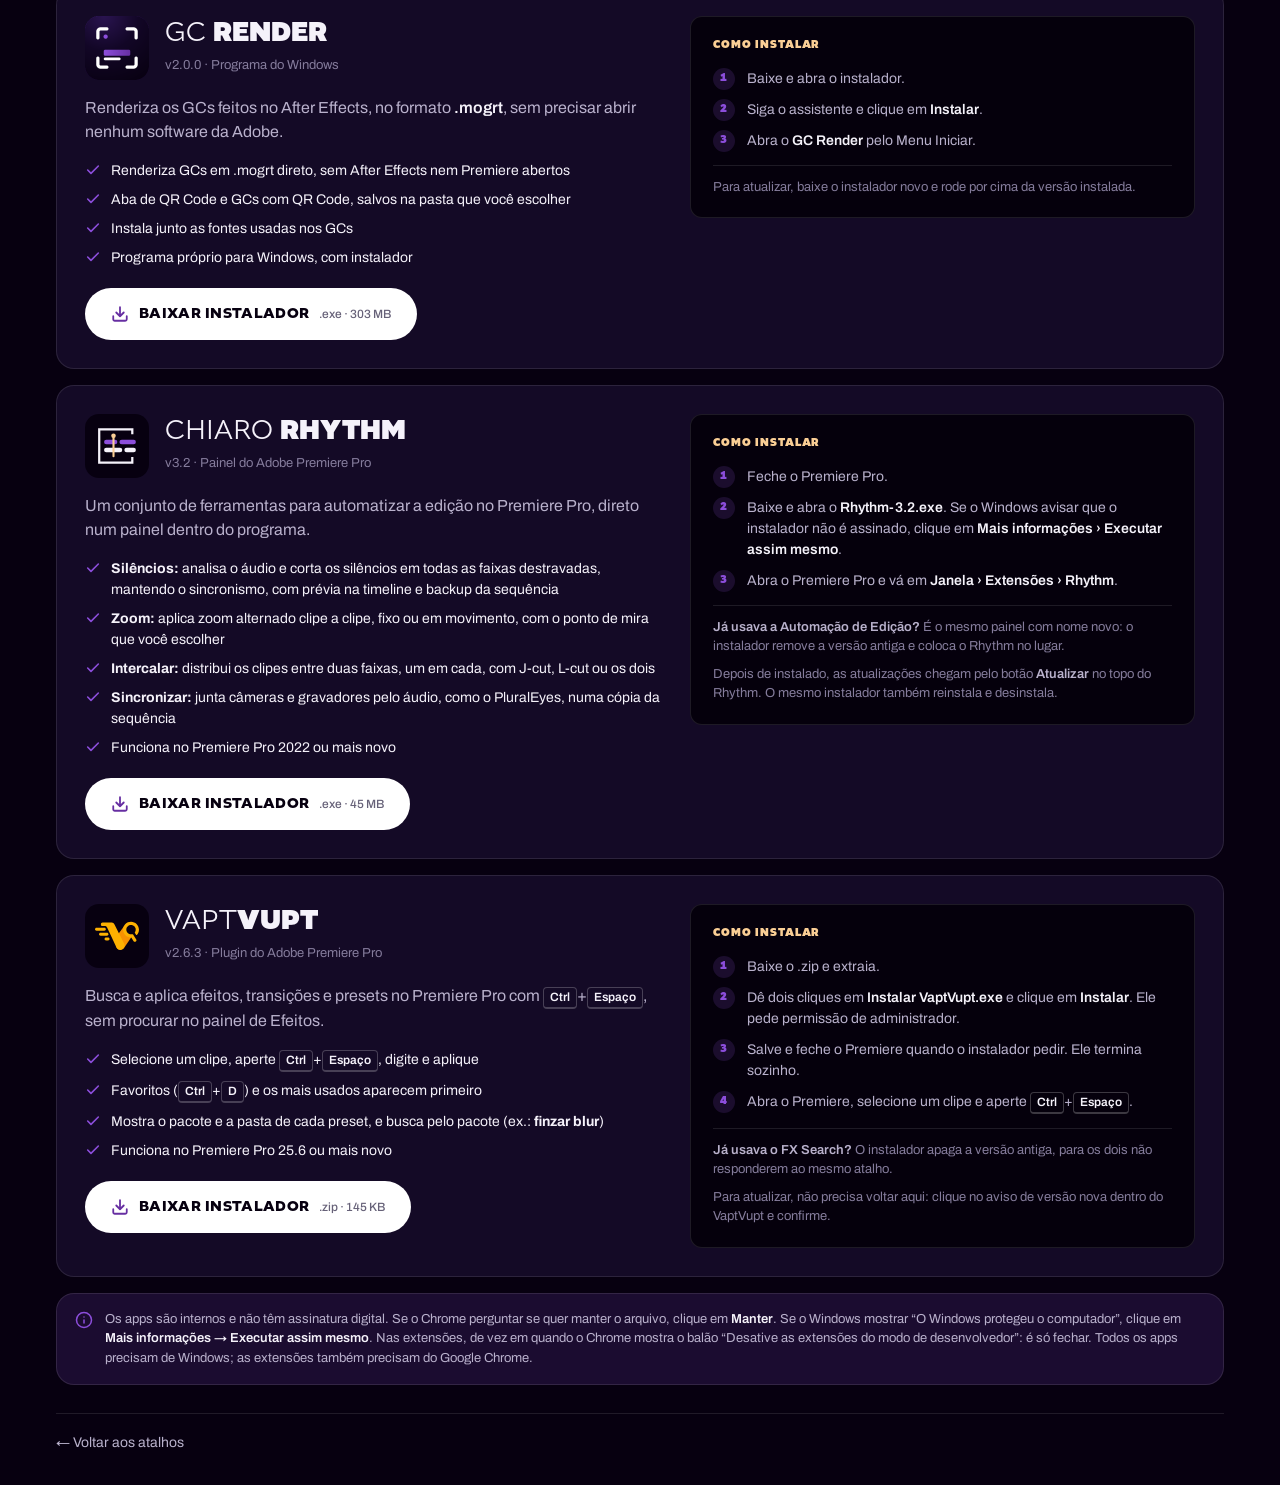
==== commit d26ec3cb: "Chiaro Apps: GC Render 2.0.0, Kurama 2.1.0" ====
--- a/apps.html
+++ b/apps.html
@@ -157,7 +157,7 @@
             <img src="assets/apps/gc-render.png" alt="" width="64" height="64">
             <div>
               <h2>GC <strong>Render</strong></h2>
-              <span class="versao">v1.2.4 · Programa do Windows</span>
+              <span class="versao">v2.0.0 · Programa do Windows</span>
             </div>
           </header>
           <p class="app-desc">Renderiza os GCs feitos no After Effects, no formato <b>.mogrt</b>, sem precisar abrir nenhum software da Adobe.</p>
@@ -168,9 +168,9 @@
             <li><svg><use href="#i-check"/></svg>Programa próprio para Windows, com instalador</li>
           </ul>
           <div class="acoes">
-            <!-- 292 MB: maior que o limite de upload pelo site do GitHub (25 MB). As versões saem nas Releases de audiovisualpecege/ChiaroGCRenderApp -->
-            <a class="baixar" href="https://github.com/audiovisualpecege/ChiaroGCRenderApp/releases/download/v1.2.4/GC.Render.Setup.1.2.4.exe">
-              <svg><use href="#i-download"/></svg>Baixar instalador <small>.exe · 292 MB</small>
+            <!-- 303 MB: maior que o limite de upload pelo site do GitHub (25 MB). As versões saem nas Releases de audiovisualpecege/ChiaroGCRenderApp -->
+            <a class="baixar" href="https://github.com/audiovisualpecege/ChiaroGCRenderApp/releases/download/v2.0.0/GC.Render.Setup.2.0.0.exe">
+              <svg><use href="#i-download"/></svg>Baixar instalador <small>.exe · 303 MB</small>
             </a>
           </div>
         </div>
